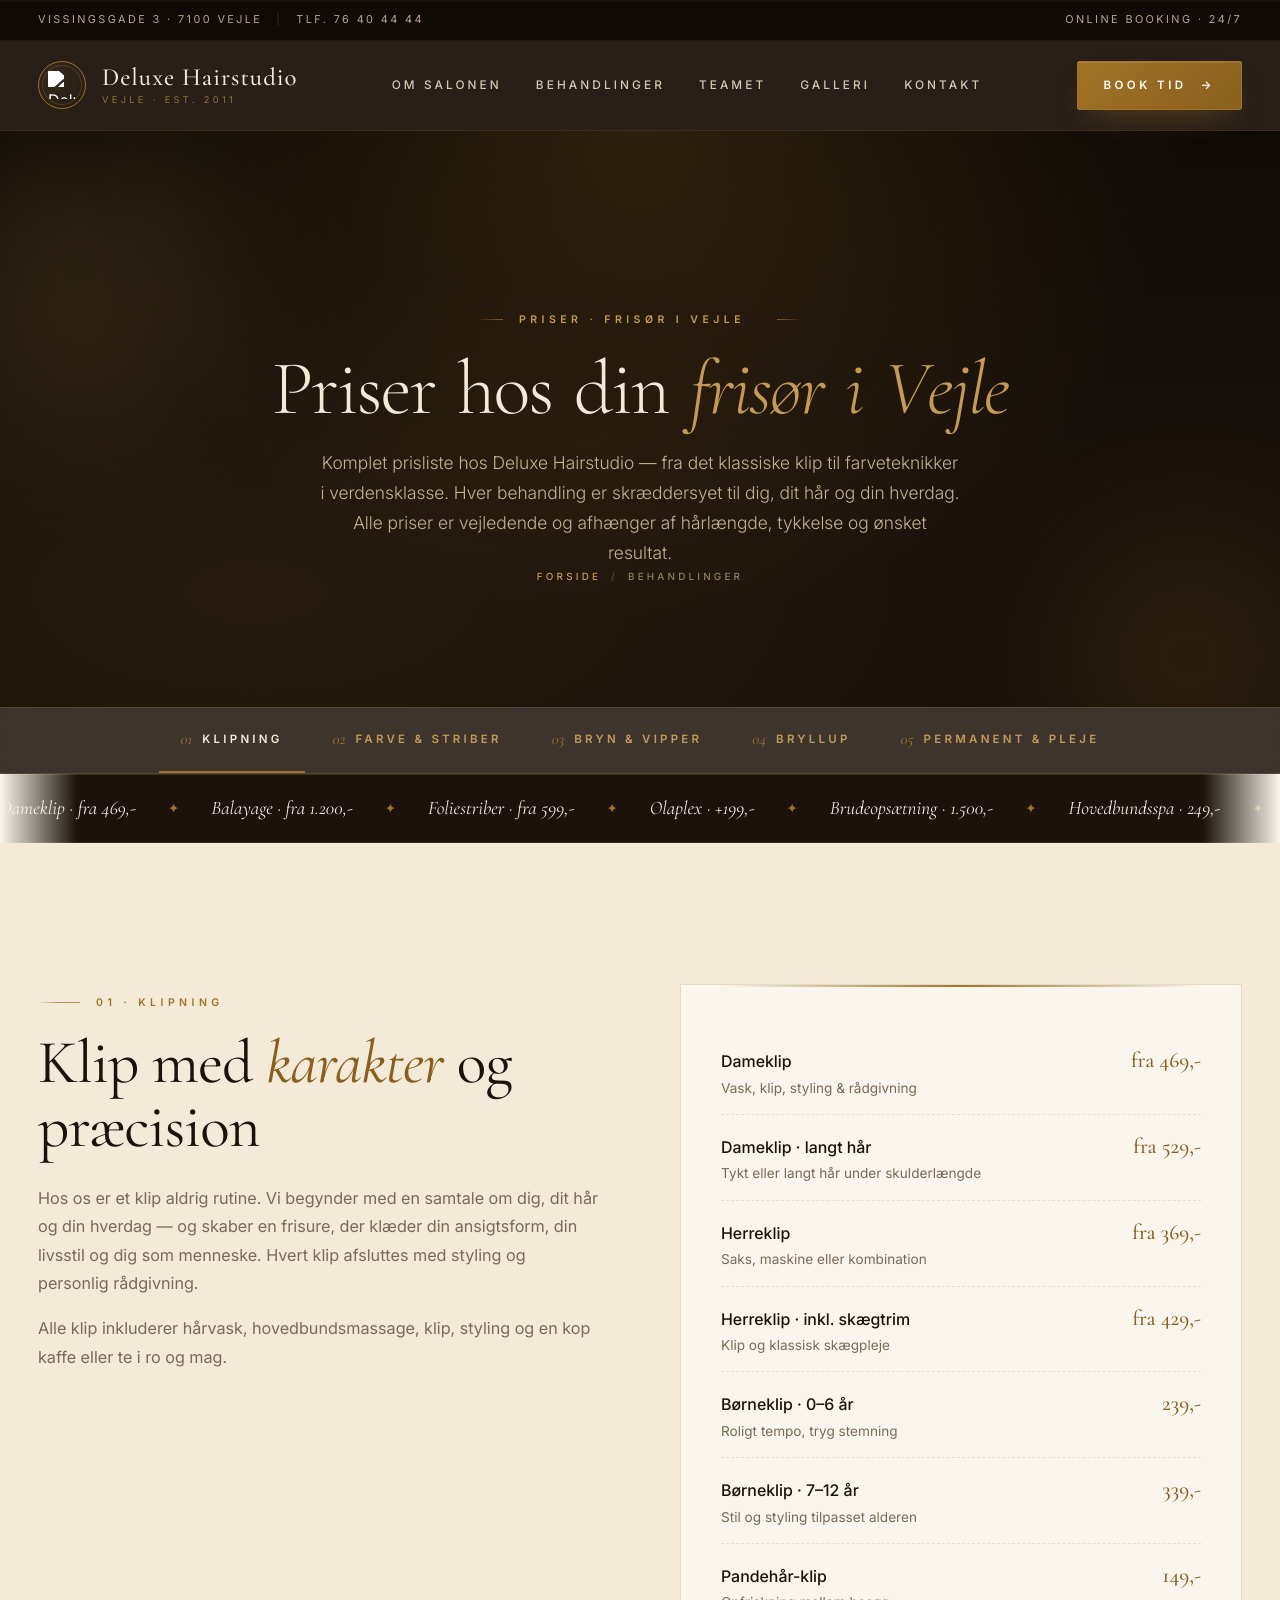
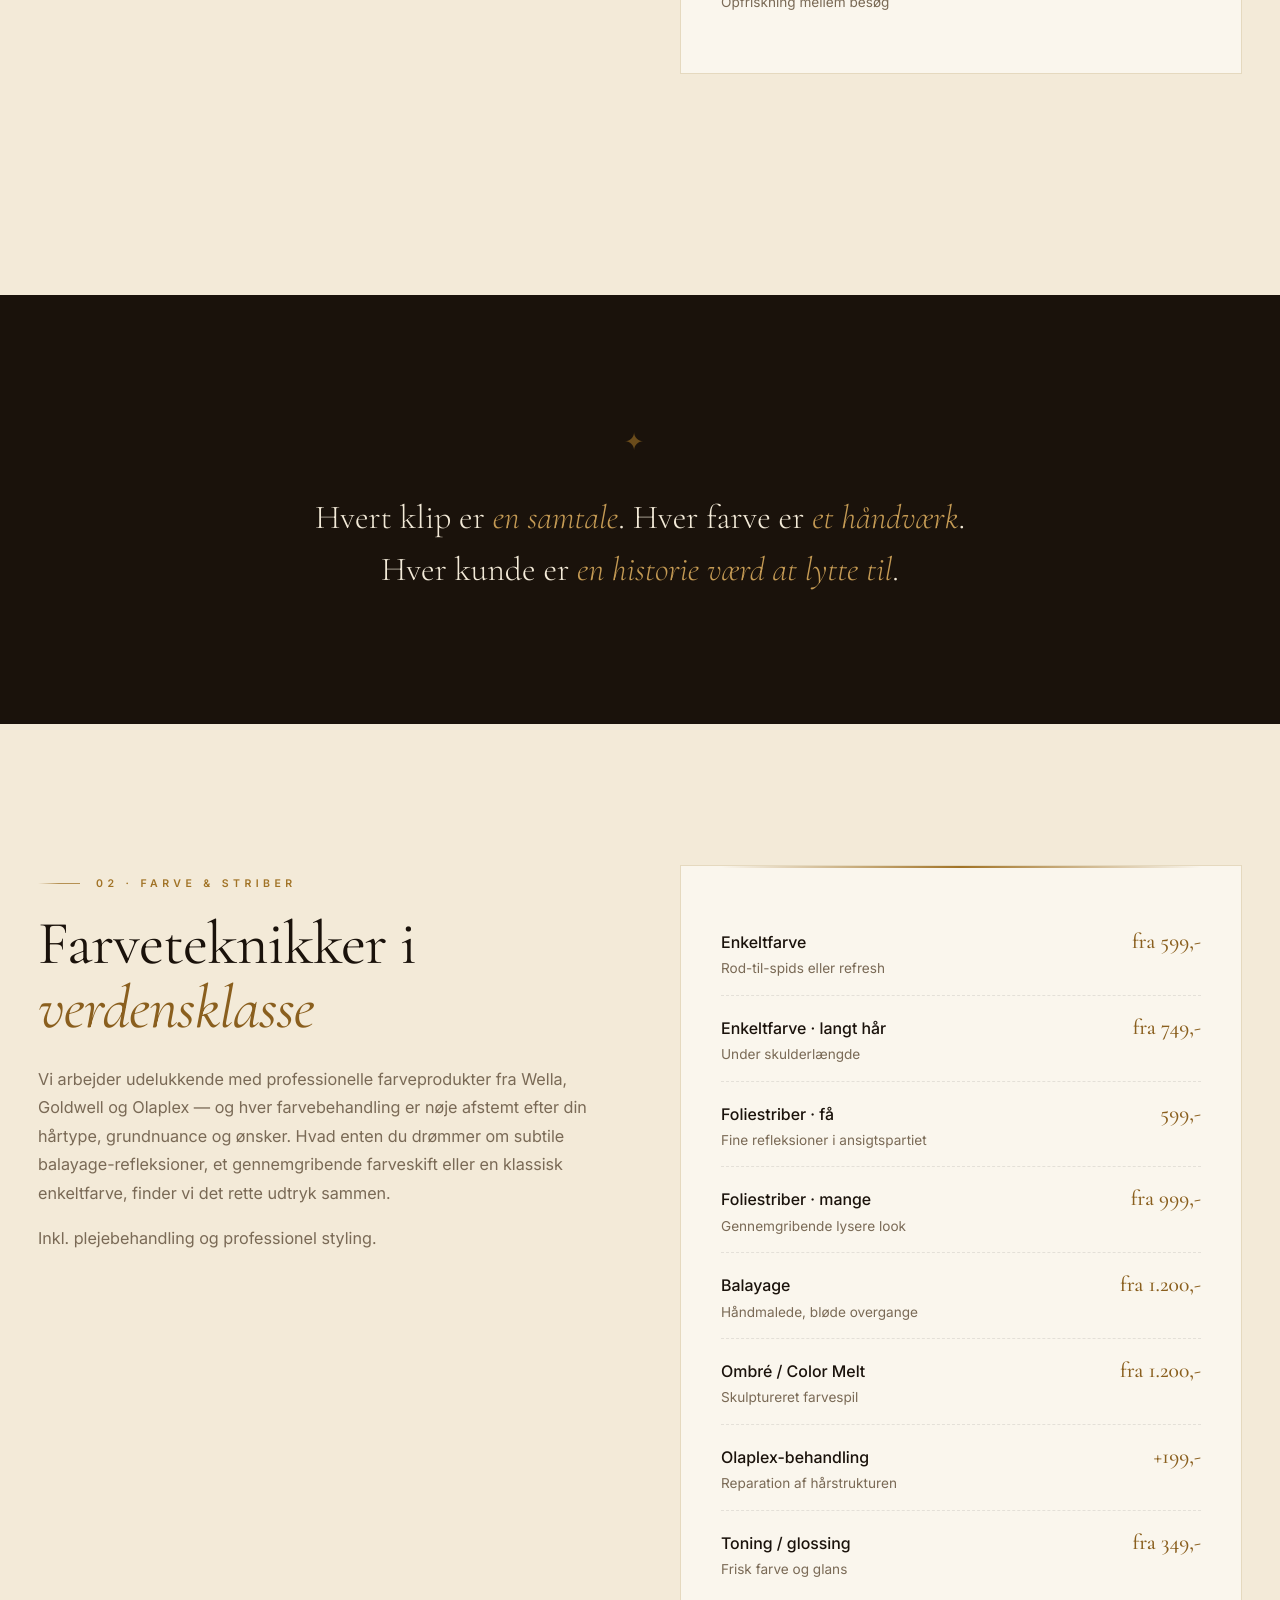
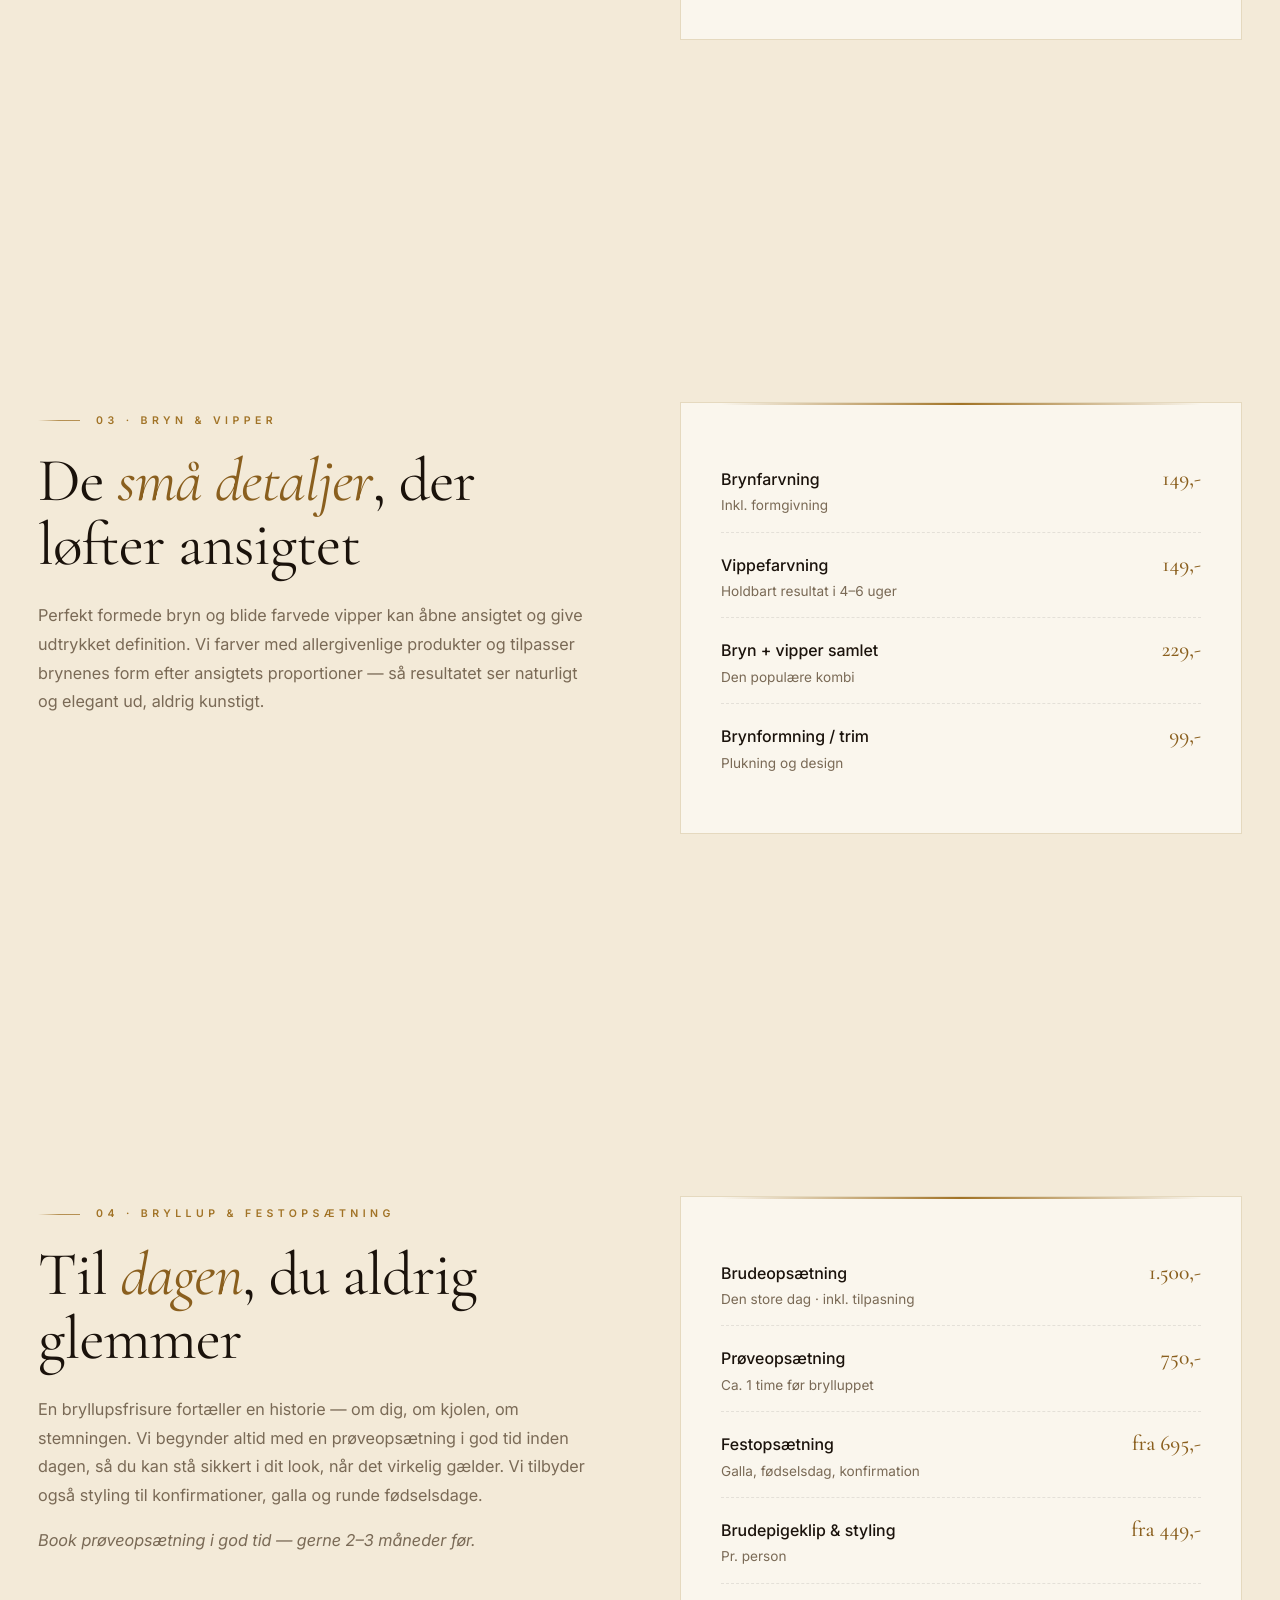
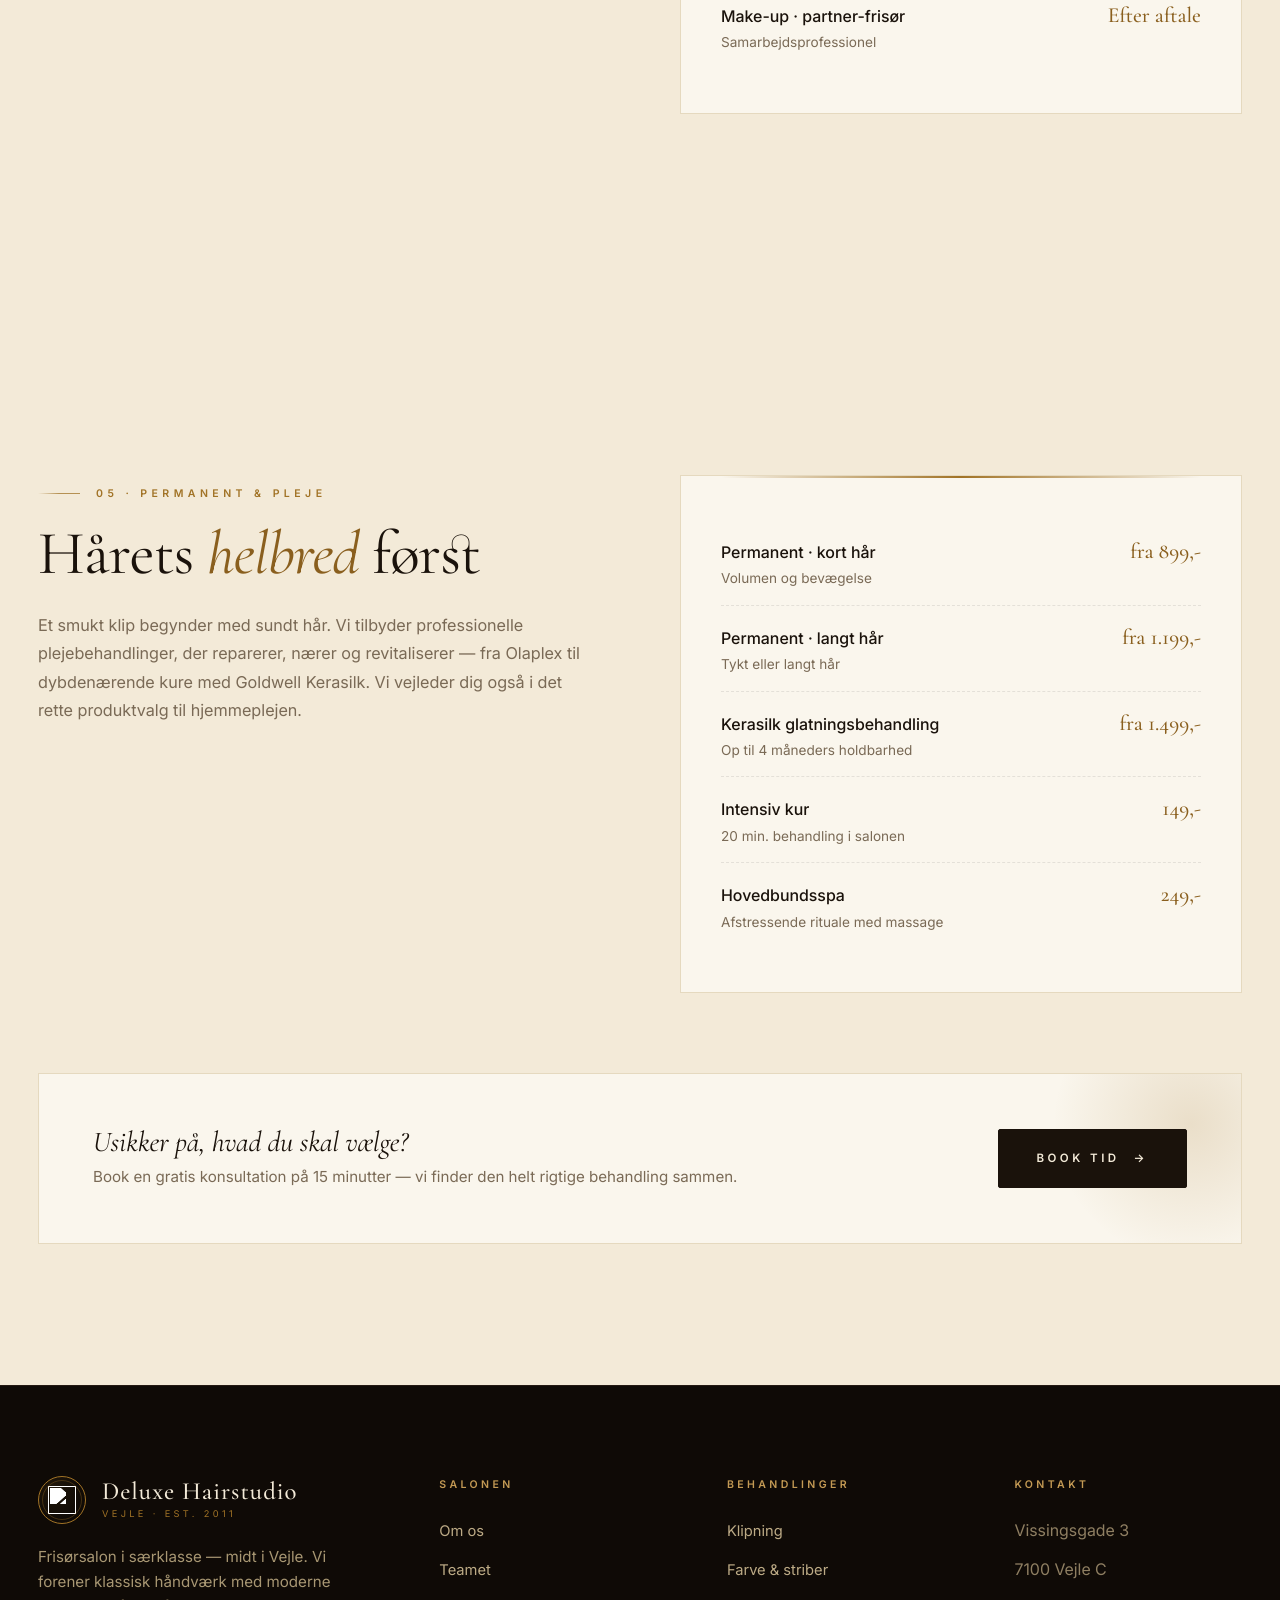
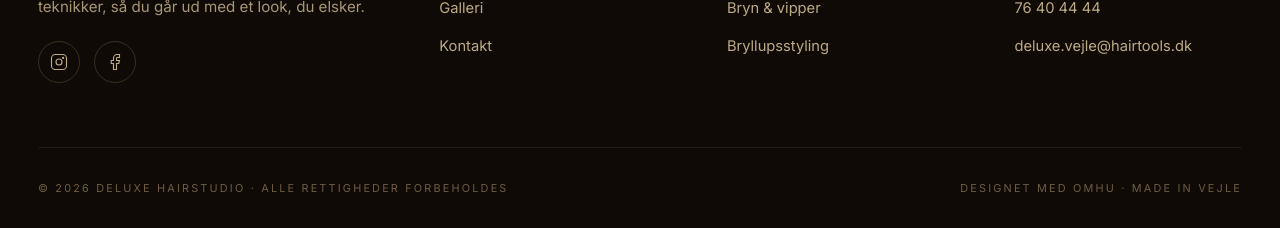
==== behandlinger.html @ c27f7000 "Initial deploy: SEO-optimeret luksus-hjemmeside klar til Vercel" ====
<!doctype html>
<html lang="da-DK">
<head>
<meta charset="utf-8" />
<meta name="viewport" content="width=device-width, initial-scale=1.0" />

<title>Priser hos frisør i Vejle · Klipning, farve & striber · Deluxe Hairstudio</title>
<meta name="description" content="Se alle priser hos Deluxe Hairstudio — frisør i Vejle midtby. Dameklip fra 469,-, herreklip fra 369,-, balayage fra 1.200,-, brudeopsætning 1.500,-. Book online 24/7." />
<meta name="keywords" content="frisør vejle priser, klipning vejle pris, dameklip vejle, herreklip vejle, balayage vejle, foliestriber vejle, brudefrisure vejle, brynfarvning vejle" />
<meta name="robots" content="index, follow, max-image-preview:large" />
<link rel="canonical" href="https://deluxehairstudio.dk/behandlinger" />
<meta name="theme-color" content="#1a120b" />

<meta name="geo.region" content="DK-83" />
<meta name="geo.placename" content="Vejle" />
<meta name="geo.position" content="55.709561;9.535619" />
<meta name="ICBM" content="55.709561, 9.535619" />

<meta property="og:type" content="website" />
<meta property="og:locale" content="da_DK" />
<meta property="og:site_name" content="Deluxe Hairstudio" />
<meta property="og:title" content="Priser hos frisør i Vejle · Deluxe Hairstudio" />
<meta property="og:description" content="Komplet prisliste — klipning, farve, balayage, bryn og bryllupsstyling i hjertet af Vejle." />
<meta property="og:url" content="https://deluxehairstudio.dk/behandlinger" />
<meta property="og:image" content="https://deluxehairstudio.dk/wp-content/uploads/2022/08/Deluxe-1.jpeg" />

<meta name="twitter:card" content="summary_large_image" />
<meta name="twitter:title" content="Priser hos frisør i Vejle · Deluxe Hairstudio" />
<meta name="twitter:description" content="Klipning fra 369,-, balayage fra 1.200,-, brudeopsætning 1.500,-." />

<link rel="icon" href="https://deluxehairstudio.dk/wp-content/uploads/2022/08/cropped-monogram.png" />
<link rel="preconnect" href="https://fonts.googleapis.com" />
<link rel="preconnect" href="https://fonts.gstatic.com" crossorigin />
<link href="https://fonts.googleapis.com/css2?family=Cormorant+Garamond:ital,wght@0,300;0,400;0,500;0,600;0,700;1,300;1,400;1,500&family=Inter:wght@300;400;500;600;700&display=swap" rel="stylesheet" />

<link rel="stylesheet" href="deluxe.css" />

<!-- Service-katalog schema -->
<script type="application/ld+json">
{
  "@context":"https://schema.org",
  "@type":"BreadcrumbList",
  "itemListElement":[
    {"@type":"ListItem","position":1,"name":"Frisør i Vejle","item":"https://deluxehairstudio.dk/"},
    {"@type":"ListItem","position":2,"name":"Behandlinger & priser","item":"https://deluxehairstudio.dk/behandlinger"}
  ]
}
</script>
<script type="application/ld+json">
{
  "@context":"https://schema.org",
  "@type":"PriceSpecification",
  "name":"Prisliste hos frisør i Vejle",
  "priceCurrency":"DKK",
  "validFrom":"2026-01-01",
  "eligibleRegion":{"@type":"Place","name":"Vejle, Danmark"}
}
</script>
</head>
<body>

<!-- ============ TOP BAR ============ -->
<div class="topbar">
  <div class="container topbar-inner">
    <div><span>Vissingsgade 3 · 7100 Vejle</span><span class="pipe hide-sm">|</span><a href="tel:+4576404444" class="hide-sm">Tlf. 76 40 44 44</a></div>
    <div class="hide-sm">Online booking · 24/7</div>
  </div>
</div>

<!-- ============ HEADER ============ -->
<header class="site-header">
  <div class="container">
    <nav class="nav">
      <a class="brand" href="/" aria-label="Deluxe Hairstudio forside">
        <span class="brand-mark">
          <img src="https://deluxehairstudio.dk/wp-content/uploads/2022/08/cropped-monogram.png" alt="Deluxe Hairstudio monogram"/>
        </span>
        <span class="brand-text">
          <span class="brand-name">Deluxe Hairstudio</span>
          <span class="brand-tag">Vejle · Est. 2011</span>
        </span>
      </a>

      <div class="nav-links" id="navLinks">
        <a href="/#om">Om salonen</a>
        <a href="behandlinger.html" aria-current="page">Behandlinger</a>
        <a href="/#team">Teamet</a>
        <a href="galleri.html">Galleri</a>
        <a href="/#kontakt">Kontakt</a>
        <a class="btn btn-primary" href="https://salonbook.one/?deluxe.vejle#/" target="_blank" rel="noopener">Book tid <span class="arrow">→</span></a>
      </div>

      <div class="nav-cta">
        <a class="btn btn-primary" href="https://salonbook.one/?deluxe.vejle#/" target="_blank" rel="noopener">Book tid <span class="arrow">→</span></a>
      </div>

      <button class="menu-toggle" id="menuToggle" aria-label="Åbn menu" aria-expanded="false"><span></span></button>
    </nav>
  </div>
</header>

<!-- ============ PAGE HERO ============ -->
<section class="page-hero page-hero-deluxe">
  <div class="hero-orb hero-orb-a" aria-hidden="true"></div>
  <div class="hero-orb hero-orb-b" aria-hidden="true"></div>
  <div class="container">
    <div class="eyebrow center reveal"><span>Priser · Frisør i Vejle</span></div>
    <h1 class="reveal" data-split>Priser hos din <em>frisør i Vejle</em></h1>
    <p class="lead reveal">Komplet prisliste hos Deluxe Hairstudio — fra det klassiske klip til farveteknikker i verdensklasse. Hver behandling er skræddersyet til dig, dit hår og din hverdag. Alle priser er vejledende og afhænger af hårlængde, tykkelse og ønsket resultat.</p>
    <div class="crumbs reveal"><a href="/">Forside</a> <span class="sep">/</span> Behandlinger</div>
  </div>
</section>

<!-- ============ STICKY CATEGORY NAV ============ -->
<nav class="cat-nav" aria-label="Kategorier">
  <div class="container">
    <ul>
      <li><a href="#klipning" data-cat-link><span class="num">01</span> Klipning</a></li>
      <li><a href="#farve" data-cat-link><span class="num">02</span> Farve & striber</a></li>
      <li><a href="#bryn" data-cat-link><span class="num">03</span> Bryn & vipper</a></li>
      <li><a href="#bryllup" data-cat-link><span class="num">04</span> Bryllup</a></li>
      <li><a href="#pleje" data-cat-link><span class="num">05</span> Permanent & pleje</a></li>
    </ul>
  </div>
</nav>

<!-- ============ PRICE TICKER ============ -->
<section class="price-ticker" aria-hidden="true">
  <div class="ticker-track">
    <span>Dameklip · fra 469,-</span><span class="dot">✦</span>
    <span>Balayage · fra 1.200,-</span><span class="dot">✦</span>
    <span>Foliestriber · fra 599,-</span><span class="dot">✦</span>
    <span>Olaplex · +199,-</span><span class="dot">✦</span>
    <span>Brudeopsætning · 1.500,-</span><span class="dot">✦</span>
    <span>Hovedbundsspa · 249,-</span><span class="dot">✦</span>
    <span>Toning · fra 349,-</span><span class="dot">✦</span>
    <span>Kerasilk · fra 1.499,-</span><span class="dot">✦</span>
    <!-- duplicate for seamless loop -->
    <span>Dameklip · fra 469,-</span><span class="dot">✦</span>
    <span>Balayage · fra 1.200,-</span><span class="dot">✦</span>
    <span>Foliestriber · fra 599,-</span><span class="dot">✦</span>
    <span>Olaplex · +199,-</span><span class="dot">✦</span>
    <span>Brudeopsætning · 1.500,-</span><span class="dot">✦</span>
    <span>Hovedbundsspa · 249,-</span><span class="dot">✦</span>
    <span>Toning · fra 349,-</span><span class="dot">✦</span>
    <span>Kerasilk · fra 1.499,-</span><span class="dot">✦</span>
  </div>
</section>

<!-- ============ KLIPNING ============ -->
<section class="section section-cream" id="klipning">
  <div class="container">
    <div class="price-section reveal">
      <div class="copy">
        <div class="eyebrow"><span>01 · Klipning</span></div>
        <h2>Klip med <em>karakter</em> og præcision</h2>
        <p>Hos os er et klip aldrig rutine. Vi begynder med en samtale om dig, dit hår og din hverdag — og skaber en frisure, der klæder din ansigtsform, din livsstil og dig som menneske. Hvert klip afsluttes med styling og personlig rådgivning.</p>
        <p>Alle klip inkluderer hårvask, hovedbundsmassage, klip, styling og en kop kaffe eller te i ro og mag.</p>
      </div>
      <div class="price-list">
        <ul>
          <li><div><span class="name">Dameklip</span><span class="desc">Vask, klip, styling & rådgivning</span></div><span class="price">fra 469,-</span></li>
          <li><div><span class="name">Dameklip · langt hår</span><span class="desc">Tykt eller langt hår under skulderlængde</span></div><span class="price">fra 529,-</span></li>
          <li><div><span class="name">Herreklip</span><span class="desc">Saks, maskine eller kombination</span></div><span class="price">fra 369,-</span></li>
          <li><div><span class="name">Herreklip · inkl. skægtrim</span><span class="desc">Klip og klassisk skægpleje</span></div><span class="price">fra 429,-</span></li>
          <li><div><span class="name">Børneklip · 0–6 år</span><span class="desc">Roligt tempo, tryg stemning</span></div><span class="price">239,-</span></li>
          <li><div><span class="name">Børneklip · 7–12 år</span><span class="desc">Stil og styling tilpasset alderen</span></div><span class="price">339,-</span></li>
          <li><div><span class="name">Pandehår-klip</span><span class="desc">Opfriskning mellem besøg</span></div><span class="price">149,-</span></li>
        </ul>
      </div>
    </div>
  </div>
</section>

<!-- ============ TYPOGRAPHIC BREAK ============ -->
<section class="typo-break">
  <div class="container">
    <div class="typo-break-inner reveal">
      <div class="ornament" aria-hidden="true">✦</div>
      <p class="typo-break-line">Hvert klip er <em>en samtale</em>. Hver farve er <em>et håndværk</em>.<br/>Hver kunde er <em>en historie værd at lytte til</em>.</p>
    </div>
  </div>
</section>

<!-- ============ FARVE & STRIBER ============ -->
<section class="section section-cream" id="farve">
  <div class="container">
    <div class="price-section reveal">
      <div class="copy">
        <div class="eyebrow"><span>02 · Farve & striber</span></div>
        <h2>Farveteknikker i <em>verdensklasse</em></h2>
        <p>Vi arbejder udelukkende med professionelle farveprodukter fra Wella, Goldwell og Olaplex — og hver farvebehandling er nøje afstemt efter din hårtype, grundnuance og ønsker. Hvad enten du drømmer om subtile balayage-refleksioner, et gennemgribende farveskift eller en klassisk enkeltfarve, finder vi det rette udtryk sammen.</p>
        <p>Inkl. plejebehandling og professionel styling.</p>
      </div>
      <div class="price-list">
        <ul>
          <li><div><span class="name">Enkeltfarve</span><span class="desc">Rod-til-spids eller refresh</span></div><span class="price">fra 599,-</span></li>
          <li><div><span class="name">Enkeltfarve · langt hår</span><span class="desc">Under skulderlængde</span></div><span class="price">fra 749,-</span></li>
          <li><div><span class="name">Foliestriber · få</span><span class="desc">Fine refleksioner i ansigtspartiet</span></div><span class="price">599,-</span></li>
          <li><div><span class="name">Foliestriber · mange</span><span class="desc">Gennemgribende lysere look</span></div><span class="price">fra 999,-</span></li>
          <li><div><span class="name">Balayage</span><span class="desc">Håndmalede, bløde overgange</span></div><span class="price">fra 1.200,-</span></li>
          <li><div><span class="name">Ombré / Color Melt</span><span class="desc">Skulptureret farvespil</span></div><span class="price">fra 1.200,-</span></li>
          <li><div><span class="name">Olaplex-behandling</span><span class="desc">Reparation af hårstrukturen</span></div><span class="price">+199,-</span></li>
          <li><div><span class="name">Toning / glossing</span><span class="desc">Frisk farve og glans</span></div><span class="price">fra 349,-</span></li>
        </ul>
      </div>
    </div>
  </div>
</section>

<!-- ============ BRYN & VIPPER ============ -->
<section class="section section-cream" id="bryn">
  <div class="container">
    <div class="price-section reveal">
      <div class="copy">
        <div class="eyebrow"><span>03 · Bryn & vipper</span></div>
        <h2>De <em>små detaljer</em>, der løfter ansigtet</h2>
        <p>Perfekt formede bryn og blide farvede vipper kan åbne ansigtet og give udtrykket definition. Vi farver med allergivenlige produkter og tilpasser brynenes form efter ansigtets proportioner — så resultatet ser naturligt og elegant ud, aldrig kunstigt.</p>
      </div>
      <div class="price-list">
        <ul>
          <li><div><span class="name">Brynfarvning</span><span class="desc">Inkl. formgivning</span></div><span class="price">149,-</span></li>
          <li><div><span class="name">Vippefarvning</span><span class="desc">Holdbart resultat i 4–6 uger</span></div><span class="price">149,-</span></li>
          <li><div><span class="name">Bryn + vipper samlet</span><span class="desc">Den populære kombi</span></div><span class="price">229,-</span></li>
          <li><div><span class="name">Brynformning / trim</span><span class="desc">Plukning og design</span></div><span class="price">99,-</span></li>
        </ul>
      </div>
    </div>
  </div>
</section>

<!-- ============ BRYLLUP & OPSÆTNING ============ -->
<section class="section section-cream" id="bryllup">
  <div class="container">
    <div class="price-section reveal">
      <div class="copy">
        <div class="eyebrow"><span>04 · Bryllup & festopsætning</span></div>
        <h2>Til <em>dagen</em>, du aldrig glemmer</h2>
        <p>En bryllupsfrisure fortæller en historie — om dig, om kjolen, om stemningen. Vi begynder altid med en prøveopsætning i god tid inden dagen, så du kan stå sikkert i dit look, når det virkelig gælder. Vi tilbyder også styling til konfirmationer, galla og runde fødselsdage.</p>
        <p><em>Book prøveopsætning i god tid — gerne 2–3 måneder før.</em></p>
      </div>
      <div class="price-list">
        <ul>
          <li><div><span class="name">Brudeopsætning</span><span class="desc">Den store dag · inkl. tilpasning</span></div><span class="price">1.500,-</span></li>
          <li><div><span class="name">Prøveopsætning</span><span class="desc">Ca. 1 time før brylluppet</span></div><span class="price">750,-</span></li>
          <li><div><span class="name">Festopsætning</span><span class="desc">Galla, fødselsdag, konfirmation</span></div><span class="price">fra 695,-</span></li>
          <li><div><span class="name">Brudepigeklip & styling</span><span class="desc">Pr. person</span></div><span class="price">fra 449,-</span></li>
          <li><div><span class="name">Make-up · partner-frisør</span><span class="desc">Samarbejdsprofessionel</span></div><span class="price">Efter aftale</span></li>
        </ul>
      </div>
    </div>
  </div>
</section>

<!-- ============ PERMANENT & PLEJE ============ -->
<section class="section section-cream" id="pleje">
  <div class="container">
    <div class="price-section reveal">
      <div class="copy">
        <div class="eyebrow"><span>05 · Permanent & pleje</span></div>
        <h2>Hårets <em>helbred</em> først</h2>
        <p>Et smukt klip begynder med sundt hår. Vi tilbyder professionelle plejebehandlinger, der reparerer, nærer og revitaliserer — fra Olaplex til dybdenærende kure med Goldwell Kerasilk. Vi vejleder dig også i det rette produktvalg til hjemmeplejen.</p>
      </div>
      <div class="price-list">
        <ul>
          <li><div><span class="name">Permanent · kort hår</span><span class="desc">Volumen og bevægelse</span></div><span class="price">fra 899,-</span></li>
          <li><div><span class="name">Permanent · langt hår</span><span class="desc">Tykt eller langt hår</span></div><span class="price">fra 1.199,-</span></li>
          <li><div><span class="name">Kerasilk glatningsbehandling</span><span class="desc">Op til 4 måneders holdbarhed</span></div><span class="price">fra 1.499,-</span></li>
          <li><div><span class="name">Intensiv kur</span><span class="desc">20 min. behandling i salonen</span></div><span class="price">149,-</span></li>
          <li><div><span class="name">Hovedbundsspa</span><span class="desc">Afstressende rituale med massage</span></div><span class="price">249,-</span></li>
        </ul>
      </div>
    </div>

    <!-- CTA mini -->
    <div class="cta-mini reveal" style="margin-top:80px">
      <div>
        <h3>Usikker på, hvad du skal vælge?</h3>
        <p>Book en gratis konsultation på 15 minutter — vi finder den helt rigtige behandling sammen.</p>
      </div>
      <a class="btn btn-dark" href="https://salonbook.one/?deluxe.vejle#/" target="_blank" rel="noopener">Book tid <span class="arrow">→</span></a>
    </div>
  </div>
</section>

<!-- ============ FOOTER ============ -->
<footer class="site-footer">
  <div class="container">
    <div class="footer-grid">
      <div class="footer-brand">
        <a class="brand" href="/" style="color:var(--cream)">
          <span class="brand-mark"><img src="https://deluxehairstudio.dk/wp-content/uploads/2022/08/cropped-monogram.png" alt=""/></span>
          <span class="brand-text">
            <span class="brand-name">Deluxe Hairstudio</span>
            <span class="brand-tag">Vejle · Est. 2011</span>
          </span>
        </a>
        <p>Frisørsalon i særklasse — midt i Vejle. Vi forener klassisk håndværk med moderne teknikker, så du går ud med et look, du elsker.</p>
        <div class="socials">
          <a href="https://www.instagram.com/deluxehairstudio/" target="_blank" rel="noopener" aria-label="Instagram">
            <svg width="18" height="18" viewBox="0 0 24 24" fill="none" stroke="currentColor" stroke-width="1.5"><rect x="2" y="2" width="20" height="20" rx="5"/><circle cx="12" cy="12" r="4"/><circle cx="17.5" cy="6.5" r=".75" fill="currentColor"/></svg>
          </a>
          <a href="https://www.facebook.com/deluxecoiffure/" target="_blank" rel="noopener" aria-label="Facebook">
            <svg width="18" height="18" viewBox="0 0 24 24" fill="none" stroke="currentColor" stroke-width="1.5"><path d="M18 2h-3a5 5 0 0 0-5 5v3H7v4h3v8h4v-8h3l1-4h-4V7a1 1 0 0 1 1-1h3z"/></svg>
          </a>
        </div>
      </div>

      <div class="footer-col">
        <h5>Salonen</h5>
        <ul>
          <li><a href="/#om">Om os</a></li>
          <li><a href="/#team">Teamet</a></li>
          <li><a href="galleri.html">Galleri</a></li>
          <li><a href="/#kontakt">Kontakt</a></li>
        </ul>
      </div>

      <div class="footer-col">
        <h5>Behandlinger</h5>
        <ul>
          <li><a href="behandlinger.html">Klipning</a></li>
          <li><a href="behandlinger.html">Farve & striber</a></li>
          <li><a href="behandlinger.html">Bryn & vipper</a></li>
          <li><a href="behandlinger.html">Bryllupsstyling</a></li>
        </ul>
      </div>

      <div class="footer-col">
        <h5>Kontakt</h5>
        <ul>
          <li>Vissingsgade 3</li>
          <li>7100 Vejle C</li>
          <li><a href="tel:+4576404444">76 40 44 44</a></li>
          <li><a href="mailto:deluxe.vejle@hairtools.dk">deluxe.vejle@hairtools.dk</a></li>
        </ul>
      </div>
    </div>

    <div class="footer-bottom">
      <div>© <span id="year"></span> Deluxe Hairstudio · Alle rettigheder forbeholdes</div>
      <div>Designet med omhu · Made in Vejle</div>
    </div>
  </div>
</footer>

<!-- ============ LUXURY UI ELEMENTS ============ -->
<div class="scroll-progress" id="scrollProgress" aria-hidden="true"><span></span></div>
<div class="gold-cursor" id="goldCursor" aria-hidden="true"></div>
<div class="gold-cursor-dot" id="goldCursorDot" aria-hidden="true"></div>

<script src="deluxe.js" defer></script>

</body>
</html>
---- deluxe.css ----
:root{
  /* Deep warm browns & authentic gold — from the original deluxehairstudio.dk palette */
  --bg:#1a120b;          /* deep espresso */
  --bg-2:#241912;        /* slightly lifted brown */
  --bg-3:#2d2017;        /* card brown */
  --cream:#f3ead8;       /* warm cream */
  --cream-2:#e7dcc2;     /* soft champagne */
  --ivory:#faf6ed;       /* paper */
  --gold:#a17326;        /* THE authentic brand gold-brown */
  --gold-2:#8a5f1e;      /* deeper brown-gold for body */
  --gold-soft:#c49a54;   /* soft warm highlight */
  --gold-glow:rgba(161,115,38,.18);
  --bronze:#6b4a1d;      /* dark bronze */
  --ink:#1a120b;         /* espresso for text */
  --muted:#7a6a56;       /* warm muted brown */
  --line:#2d2017;
  --line-light:#e5d9bf;
  --shadow:0 40px 80px -40px rgba(26,18,11,.45);
  --radius:2px;
  --container:1260px;
  --ease:cubic-bezier(.2,.7,.2,1);
}

*,*::before,*::after{box-sizing:border-box}
html{scroll-behavior:smooth}
body{
  margin:0;
  font-family:'Inter',system-ui,-apple-system,sans-serif;
  font-weight:400;
  font-size:16px;
  line-height:1.65;
  color:var(--ink);
  background:var(--ivory);
  -webkit-font-smoothing:antialiased;
  -moz-osx-font-smoothing:grayscale;
  text-rendering:geometricPrecision;
}

img{max-width:100%;display:block}
a{color:inherit;text-decoration:none}
button{font-family:inherit;cursor:pointer;border:0;background:none}

::selection{background:var(--gold);color:#fff}

h1,h2,h3,h4{
  font-family:'Cormorant Garamond',serif;
  font-weight:400;
  letter-spacing:-.012em;
  margin:0 0 .4em;
  line-height:1.04;
  font-feature-settings:"liga","dlig","kern";
}
h1{font-size:clamp(3rem,7.6vw,7rem);font-weight:300;letter-spacing:-.022em;line-height:.98}
h2{font-size:clamp(2.2rem,4.8vw,4.2rem);font-weight:400;letter-spacing:-.014em}
h3{font-size:clamp(1.5rem,2.6vw,2.1rem);font-weight:500;letter-spacing:-.008em}
p{margin:0 0 1em}

.container{width:100%;max-width:var(--container);margin:0 auto;padding:0 28px}

.eyebrow{
  font-family:'Inter',sans-serif;
  font-size:.66rem;
  font-weight:600;
  letter-spacing:.42em;
  text-transform:uppercase;
  color:var(--gold);
  display:inline-flex;
  align-items:center;
  gap:16px;
}
.eyebrow::before{
  content:"";width:42px;height:1px;background:
    linear-gradient(90deg,transparent,var(--gold) 50%,var(--gold));
  opacity:.75;
}
.eyebrow.center{justify-content:center}
.eyebrow.center::before{
  width:26px;
  background:linear-gradient(90deg,transparent,var(--gold));
}
.eyebrow.center::after{
  content:"";width:26px;height:1px;
  background:linear-gradient(90deg,var(--gold),transparent);
  opacity:.75;margin-left:16px;
}

.section{padding:clamp(90px,11vw,160px) 0}
.section-dark{background:var(--bg);color:var(--cream)}
.section-dark h1,.section-dark h2,.section-dark h3{color:var(--cream)}
.section-cream{background:var(--cream)}

/* ---------- BUTTONS ---------- */
.btn{
  display:inline-flex;
  align-items:center;
  gap:14px;
  padding:19px 38px;
  font-size:.72rem;
  font-weight:600;
  letter-spacing:.3em;
  text-transform:uppercase;
  border-radius:var(--radius);
  transition:all .45s var(--ease);
  white-space:nowrap;
  cursor:pointer;
  position:relative;
  overflow:hidden;
}
.btn::before{
  content:"";position:absolute;inset:0;
  background:linear-gradient(100deg,transparent 30%,rgba(255,255,255,.12) 50%,transparent 70%);
  transform:translateX(-110%);transition:transform .7s var(--ease);
}
.btn:hover::before{transform:translateX(110%)}
.btn-primary{
  background:linear-gradient(135deg,var(--gold) 0%,var(--gold-2) 100%);
  color:#fff;border:1px solid var(--gold);
  box-shadow:0 14px 32px -16px rgba(161,115,38,.65),inset 0 1px 0 rgba(255,255,255,.14);
}
.btn-primary:hover{
  background:linear-gradient(135deg,var(--gold-2) 0%,var(--bronze) 100%);
  border-color:var(--gold-2);transform:translateY(-2px);
  box-shadow:0 22px 44px -18px rgba(161,115,38,.8),inset 0 1px 0 rgba(255,255,255,.14);
}
.btn-outline{background:transparent;color:var(--cream);border:1px solid rgba(243,234,216,.32)}
.btn-outline:hover{background:var(--cream);color:var(--ink);border-color:var(--cream)}
.btn-dark{background:var(--ink);color:var(--cream);border:1px solid var(--ink)}
.btn-dark:hover{background:var(--gold);border-color:var(--gold);color:#fff}
.btn .arrow{display:inline-block;transition:transform .4s var(--ease);position:relative;z-index:1}
.btn:hover .arrow{transform:translateX(7px)}

/* ---------- TOP BAR ---------- */
.topbar{
  background:#0f0a06;
  color:#b8a68a;
  font-size:.68rem;
  letter-spacing:.22em;
  text-transform:uppercase;
  padding:11px 0;
  border-bottom:1px solid #241912;
}
.topbar-inner{display:flex;justify-content:space-between;align-items:center;gap:20px}
.topbar a{transition:color .25s}
.topbar a:hover{color:var(--gold-soft)}
.topbar .pipe{color:#3a2e20;margin:0 14px}
@media(max-width:640px){.topbar .hide-sm{display:none}}

/* ---------- HEADER ---------- */
.site-header{
  position:sticky;top:0;z-index:50;
  background:rgba(26,18,11,.94);
  backdrop-filter:blur(18px) saturate(130%);
  -webkit-backdrop-filter:blur(18px) saturate(130%);
  border-bottom:1px solid rgba(161,115,38,.18);
  transition:padding .3s var(--ease);
}
.nav{display:flex;align-items:center;justify-content:space-between;padding:20px 0;gap:24px}
.brand{display:flex;align-items:center;gap:16px;color:var(--cream)}
.brand-mark{
  width:48px;height:48px;display:grid;place-items:center;
  border:1px solid var(--gold);border-radius:50%;
  position:relative;transition:all .4s var(--ease);
  background:radial-gradient(circle at 30% 30%,rgba(161,115,38,.12),transparent 70%);
}
.brand-mark::after{
  content:"";position:absolute;inset:3px;border:1px solid rgba(161,115,38,.35);
  border-radius:50%;pointer-events:none;
}
.brand:hover .brand-mark{border-color:var(--gold-soft);transform:rotate(-8deg)}
.brand-mark img{width:28px;height:28px;object-fit:contain;filter:brightness(0) invert(1)}
.brand-text{display:flex;flex-direction:column;line-height:1}
.brand-name{
  font-family:'Cormorant Garamond',serif;
  font-size:1.55rem;
  letter-spacing:.04em;
  color:var(--cream);
  font-weight:500;
}
.brand-tag{
  font-size:.58rem;
  letter-spacing:.36em;
  text-transform:uppercase;
  color:var(--gold);
  margin-top:5px;
}
.nav-links{display:flex;gap:34px;align-items:center}
.nav-links a{
  color:#d7c9ae;
  font-size:.74rem;
  font-weight:500;
  letter-spacing:.26em;
  text-transform:uppercase;
  position:relative;
  padding:6px 0;
  transition:color .25s;
}
.nav-links a::after{
  content:"";position:absolute;left:0;bottom:0;
  width:0;height:1px;background:var(--gold);
  transition:width .35s var(--ease);
}
.nav-links a:hover{color:var(--cream)}
.nav-links a:hover::after{width:100%}
.nav-cta .btn{padding:14px 26px}
/* On desktop, only show the dedicated .nav-cta button — hide the duplicate inside nav-links */
.nav-links .btn{display:none}
.menu-toggle{display:none;width:44px;height:44px;align-items:center;justify-content:center;color:var(--cream)}
.menu-toggle span{width:22px;height:1.5px;background:var(--cream);position:relative;display:block;transition:.3s}
.menu-toggle span::before,.menu-toggle span::after{content:"";position:absolute;left:0;width:22px;height:1.5px;background:var(--cream);transition:.3s}
.menu-toggle span::before{top:-7px}
.menu-toggle span::after{top:7px}
.menu-toggle.open span{background:transparent}
.menu-toggle.open span::before{transform:rotate(45deg);top:0}
.menu-toggle.open span::after{transform:rotate(-45deg);top:0}
@media(max-width:980px){
  .menu-toggle{display:flex}
  .nav-links{
    position:fixed;inset:0 0 0 auto;width:min(360px,82vw);
    background:#1a120b;flex-direction:column;align-items:flex-start;justify-content:center;
    gap:30px;padding:60px 40px;transform:translateX(105%);
    transition:transform .4s var(--ease);border-left:1px solid #2d2017;
  }
  .nav-links.open{transform:translateX(0)}
  .nav-links a{font-size:1rem}
  .nav-cta{display:none}
  .nav-links .btn{display:inline-flex !important;margin-top:10px}
}

/* ---------- HERO ---------- */
.hero{
  position:relative;
  background:#0f0a06;
  color:var(--cream);
  overflow:hidden;
  min-height:92vh;
  display:flex;
  align-items:flex-end;
  padding-bottom:80px;
}
.hero-media{position:absolute;inset:0;overflow:hidden}
.hero-media video,
.hero-media img{
  width:100%;height:100%;object-fit:cover;
  position:absolute;inset:0;
  filter:saturate(1) contrast(1.04) brightness(.8) sepia(.08);
}
.hero-media::after{
  content:"";position:absolute;inset:0;
  background:
    linear-gradient(180deg,rgba(15,10,6,.3) 0%,rgba(15,10,6,.08) 32%,rgba(15,10,6,.96) 100%),
    radial-gradient(ellipse at 15% 10%,rgba(161,115,38,.22),transparent 55%),
    radial-gradient(ellipse at 90% 0%,rgba(107,74,29,.18),transparent 50%);
}
.hero-inner{
  position:relative;z-index:2;
  max-width:920px;
  padding-top:140px;
}
.hero h1{
  font-weight:300;
  letter-spacing:-.028em;
  margin-top:30px;
  color:var(--cream);
  text-shadow:0 2px 40px rgba(0,0,0,.3);
}
.hero h1 em{
  font-style:italic;
  font-weight:300;
  color:var(--gold-soft);
  font-family:'Cormorant Garamond',serif;
}
.hero p.lead{
  font-size:1.15rem;
  max-width:560px;
  color:#ddcfb3;
  margin-top:28px;
  font-weight:300;
  line-height:1.65;
}
.hero-actions{display:flex;gap:14px;flex-wrap:wrap;margin-top:42px}
.hero-meta{
  position:absolute;left:0;right:0;bottom:0;z-index:3;
  display:flex;justify-content:space-between;align-items:center;flex-wrap:wrap;gap:24px;
  padding:22px 28px;max-width:var(--container);margin:0 auto;
  border-top:1px solid rgba(161,115,38,.28);
}
.hero-meta-list{display:flex;gap:50px;flex-wrap:wrap}
.hero-meta .item{
  font-size:.65rem;
  letter-spacing:.28em;
  text-transform:uppercase;
  color:#b8a68a;
  line-height:1.2;
}
.hero-meta .item strong{
  display:block;
  font-family:'Cormorant Garamond',serif;
  font-style:italic;
  font-size:1.1rem;
  letter-spacing:0;
  text-transform:none;
  color:var(--gold-soft);
  margin-top:5px;
  font-weight:500;
}
.hero-scroll{
  font-size:.62rem;letter-spacing:.36em;text-transform:uppercase;
  color:#b8a68a;display:flex;align-items:center;gap:12px;
}
.hero-scroll::after{
  content:"";width:40px;height:1px;background:var(--gold);
  animation:scroll 2.4s ease-in-out infinite;
}
@keyframes scroll{0%,100%{opacity:.3;transform:scaleX(.5)}50%{opacity:1;transform:scaleX(1)}}
@media(max-width:780px){
  .hero-scroll{display:none}
  .hero-meta-list{gap:28px}
}

/* Sound toggle for hero video */
.sound-toggle{
  position:absolute;right:24px;top:24px;z-index:4;
  width:46px;height:46px;border-radius:50%;
  border:1px solid rgba(243,234,216,.22);
  background:rgba(26,18,11,.55);backdrop-filter:blur(8px);
  color:var(--cream);display:grid;place-items:center;
  transition:all .3s;
}
.sound-toggle:hover{border-color:var(--gold);color:var(--gold-soft)}

/* ---------- INTRO ---------- */
.intro{
  display:grid;grid-template-columns:1.05fr 1fr;gap:90px;align-items:center;
}
.intro-text h2{margin-top:18px}
.intro-text h2 em{color:var(--gold-2);font-style:italic}
.intro-text .signature{
  margin-top:32px;
  font-family:'Cormorant Garamond',serif;font-style:italic;font-size:1.5rem;color:var(--gold-2);
  font-weight:400;
}
.intro-text .small{
  font-size:.7rem;letter-spacing:.28em;text-transform:uppercase;color:var(--muted);margin-top:6px;
}
.intro-image{
  position:relative;aspect-ratio:4/5;background:#e9e2d0;
  box-shadow:0 50px 90px -50px rgba(26,18,11,.45);
}
.intro-image-inner{
  position:absolute;inset:0;overflow:hidden;
}
.intro-image img{
  width:100%;height:100%;object-fit:cover;
  transition:transform 1.6s var(--ease);
}
.intro-image:hover img{transform:scale(1.05)}
.intro-image::before{
  content:"";position:absolute;inset:-14px;
  border:1px solid var(--gold);opacity:.4;pointer-events:none;
  z-index:-1;
}
.intro-image::after{
  content:"";position:absolute;inset:18px;
  border:1px solid rgba(255,255,255,.4);z-index:2;pointer-events:none;
}
.intro-stats{
  display:grid;grid-template-columns:repeat(3,1fr);gap:30px;
  margin-top:56px;padding-top:40px;
  border-top:1px solid var(--line-light);
}
.intro-stat .num{
  font-family:'Cormorant Garamond',serif;font-size:3.2rem;color:var(--gold-2);
  line-height:1;font-weight:400;
}
.intro-stat .label{
  font-size:.65rem;letter-spacing:.28em;text-transform:uppercase;color:var(--muted);margin-top:10px;
}
@media(max-width:880px){.intro{grid-template-columns:1fr;gap:50px}}

/* ---------- VALUES ---------- */
.values{display:grid;grid-template-columns:repeat(4,1fr);gap:24px;margin-top:70px}
.value{
  text-align:center;padding:46px 24px;
  border:1px solid rgba(161,115,38,.18);
  transition:border-color .4s,background .4s,transform .4s;
  background:rgba(36,25,18,.35);
}
.value:hover{
  border-color:var(--gold);background:rgba(161,115,38,.08);transform:translateY(-3px);
  box-shadow:0 24px 50px -30px rgba(161,115,38,.45);
}
.value-icon{
  width:56px;height:56px;margin:0 auto 24px;
  border:1px solid var(--gold);border-radius:50%;
  display:grid;place-items:center;color:var(--gold-soft);
  background:rgba(161,115,38,.08);
}
.value h4{
  font-family:'Cormorant Garamond',serif;font-size:1.45rem;margin-bottom:10px;
  font-weight:500;color:var(--cream);
}
.value p{font-size:.92rem;color:#c2b391;margin:0;line-height:1.65}
@media(max-width:980px){.values{grid-template-columns:repeat(2,1fr)}}
@media(max-width:520px){.values{grid-template-columns:1fr}}

/* ---------- HEADING BLOCK ---------- */
.section-head{text-align:center;max-width:720px;margin:0 auto 80px}
.section-head .eyebrow{margin-bottom:22px}
.section-head h2 em{font-style:italic;color:var(--gold-2)}
.section-dark .section-head h2 em{color:var(--gold)}
.section-head p{color:var(--muted);font-size:1.05rem;margin-top:16px;line-height:1.65}
.section-dark .section-head p{color:#c2b391}

/* ---------- SERVICES ---------- */
.services{display:grid;grid-template-columns:repeat(2,1fr);gap:32px}
.service-card{
  background:var(--ivory);border:1px solid var(--line-light);
  padding:54px 50px 50px;position:relative;transition:all .5s var(--ease);
  overflow:hidden;
}
.service-card::before{
  content:"";position:absolute;top:0;left:0;right:0;height:2px;
  background:linear-gradient(90deg,transparent,var(--gold) 20%,var(--gold) 80%,transparent);
  transform:scaleX(.3);transform-origin:center;opacity:0;transition:all .5s var(--ease);
}
.service-card:hover{
  transform:translateY(-6px);border-color:var(--gold);box-shadow:var(--shadow);
}
.service-card:hover::before{opacity:1;transform:scaleX(1)}
.service-card .cat{
  font-size:.65rem;letter-spacing:.32em;text-transform:uppercase;color:var(--gold-2);
  margin-bottom:14px;display:block;font-weight:600;
}
.service-card h3{margin-bottom:28px;padding-bottom:24px;border-bottom:1px solid var(--line-light);font-weight:500}
.service-list{list-style:none;padding:0;margin:0}
.service-list li{
  display:flex;justify-content:space-between;align-items:flex-start;gap:24px;
  padding:16px 0;border-bottom:1px dashed rgba(0,0,0,.08);
}
.service-list li:last-child{border-bottom:0}
.service-list .name{font-weight:500;color:var(--ink);font-size:1.02rem}
.service-list .desc{font-size:.88rem;color:var(--muted);margin-top:5px;line-height:1.55}
.service-list .price{
  font-family:'Cormorant Garamond',serif;font-size:1.45rem;color:var(--gold-2);
  white-space:nowrap;font-weight:500;
}
.service-list .price small{
  font-family:'Inter',sans-serif;font-size:.65rem;letter-spacing:.2em;
  text-transform:uppercase;color:var(--muted);font-weight:400;margin-right:6px;
}
@media(max-width:880px){
  .services{grid-template-columns:1fr;gap:24px}
  .service-card{padding:38px 30px}
}
.services-foot{text-align:center;margin-top:70px;padding-top:44px;border-top:1px solid var(--line-light)}
.services-foot p{color:var(--muted);font-size:.95rem;margin-bottom:28px}

/* ---------- TEAM (refined arched portraits) ---------- */
.team{
  display:grid;grid-template-columns:repeat(2,1fr);gap:90px;
  max-width:1080px;margin:0 auto;align-items:start;
}
.member{
  position:relative;text-align:center;
  display:flex;flex-direction:column;align-items:center;
}
.member-photo{
  position:relative;width:240px;height:300px;
  margin:0 auto 32px;background:#241912;
  border-radius:120px 120px 8px 8px;
  overflow:hidden;
  box-shadow:0 30px 60px -30px rgba(0,0,0,.7), inset 0 0 0 1px rgba(196,154,84,.18);
  transition:transform .8s var(--ease), box-shadow .8s var(--ease);
}
.member:hover .member-photo{
  transform:translateY(-6px) scale(1.02);
  box-shadow:0 50px 80px -30px rgba(0,0,0,.85), inset 0 0 0 1px rgba(196,154,84,.4);
}
.member-photo-inner{position:absolute;inset:0;overflow:hidden;border-radius:inherit}
.member-photo-inner img{
  width:100%;height:100%;object-fit:cover;
  transition:transform 1.6s var(--ease), filter 1.6s var(--ease);
  filter:saturate(.92) contrast(1.02);
}
.member:hover .member-photo-inner img{transform:scale(1.08);filter:saturate(1.05) contrast(1.05)}
.member-photo::before{
  content:"";position:absolute;inset:-14px;
  border:1px solid rgba(161,115,38,.32);
  border-radius:134px 134px 12px 12px;
  z-index:-1;pointer-events:none;
  transition:transform .8s var(--ease);
}
.member:hover .member-photo::before{transform:scale(1.04)}
.member-photo::after{
  content:"";position:absolute;left:50%;bottom:-22px;
  transform:translateX(-50%);
  width:36px;height:1px;
  background:linear-gradient(90deg,transparent,var(--gold) 50%,transparent);
}
.member h3{margin-bottom:8px;font-weight:500;font-size:1.6rem}
.member .role{
  font-size:.66rem;letter-spacing:.36em;text-transform:uppercase;
  color:var(--gold-soft);margin-bottom:18px;font-weight:600;
}
.member p{color:#c2b391;font-size:.98rem;max-width:380px;line-height:1.7;margin:0 auto}
@media(max-width:780px){
  .team{grid-template-columns:1fr;gap:70px}
  .member-photo{width:200px;height:250px;border-radius:100px 100px 6px 6px}
  .member-photo::before{border-radius:114px 114px 10px 10px}
}

/* ---------- GALLERY ---------- */
.gallery{display:grid;grid-template-columns:repeat(12,1fr);grid-auto-rows:170px;gap:14px}
.gallery-item{overflow:hidden;position:relative;background:#241912}
.gallery-item img{
  width:100%;height:100%;object-fit:cover;transition:transform 1.4s var(--ease);
}
.gallery-item:hover img{transform:scale(1.06)}
.gallery-item::after{
  content:"";position:absolute;inset:0;
  background:linear-gradient(180deg,rgba(0,0,0,0) 55%,rgba(0,0,0,.4));opacity:0;transition:opacity .35s;
}
.gallery-item:hover::after{opacity:1}
.g-1{grid-column:span 7;grid-row:span 3}
.g-2{grid-column:span 5;grid-row:span 2}
.g-3{grid-column:span 5;grid-row:span 1}
.g-4{grid-column:span 4;grid-row:span 2}
.g-5{grid-column:span 4;grid-row:span 2}
.g-6{grid-column:span 4;grid-row:span 2}
@media(max-width:780px){
  .gallery{grid-auto-rows:140px}
  .g-1,.g-2,.g-3,.g-4,.g-5,.g-6{grid-column:span 6;grid-row:span 2}
}

/* ---------- TESTIMONIALS ---------- */
.testimonials-wrap{position:relative;max-width:920px;margin:0 auto}
.testimonial{text-align:center;padding:0 30px}
.testimonial .quote-mark{
  font-family:'Cormorant Garamond',serif;font-size:7rem;line-height:.3;color:var(--gold);
  display:block;margin-bottom:32px;font-weight:400;
}
.testimonial blockquote{
  font-family:'Cormorant Garamond',serif;font-style:italic;font-size:clamp(1.5rem,2.6vw,2.15rem);
  font-weight:400;line-height:1.5;margin:0 0 36px;color:var(--cream);letter-spacing:-.005em;
}
.testimonial cite{
  font-style:normal;font-size:.72rem;font-weight:600;letter-spacing:.32em;
  text-transform:uppercase;color:var(--gold-soft);display:block;
}
.testimonial .meta{font-size:.66rem;letter-spacing:.24em;text-transform:uppercase;color:#8f7f62;margin-top:8px}
.stars{color:var(--gold-soft);letter-spacing:8px;margin-bottom:26px;font-size:.85rem}
.testimonial-dots{display:flex;justify-content:center;gap:10px;margin-top:54px}
.testimonial-dots button{
  width:32px;height:2px;background:rgba(243,234,216,.15);transition:background .25s;border-radius:1px;
}
.testimonial-dots button.active{background:var(--gold-soft)}

/* ---------- INFO (HOURS + CONTACT) ---------- */
.info{
  display:grid;grid-template-columns:1fr 1fr;gap:0;
  border:1px solid var(--line-light);background:var(--ivory);
}
.info-col{padding:64px 52px}
.info-col + .info-col{border-left:1px solid var(--line-light)}
.info-col h3{
  font-family:'Cormorant Garamond',serif;font-size:1.9rem;margin-bottom:32px;
  display:flex;align-items:center;gap:14px;font-weight:500;
}
.info-col h3::before{content:"";width:34px;height:1px;background:var(--gold)}
.hours-list{list-style:none;padding:0;margin:0}
.hours-list li{
  display:flex;justify-content:space-between;padding:14px 0;
  border-bottom:1px dashed rgba(0,0,0,.08);font-size:1rem;
}
.hours-list li:last-child{border-bottom:0}
.hours-list .day{font-weight:500;letter-spacing:.04em}
.hours-list .time{color:var(--gold-2);font-family:'Cormorant Garamond',serif;font-size:1.25rem;font-weight:500}
.hours-list .closed{color:var(--muted);font-style:italic;font-family:'Cormorant Garamond',serif;font-size:1.25rem}
.contact-block{margin-bottom:34px}
.contact-block .label{
  font-size:.66rem;letter-spacing:.32em;text-transform:uppercase;color:var(--gold-2);margin-bottom:10px;font-weight:600;
}
.contact-block a,.contact-block address{
  font-style:normal;font-family:'Cormorant Garamond',serif;font-size:1.45rem;color:var(--ink);
  display:block;line-height:1.4;transition:color .25s;font-weight:500;
}
.contact-block a:hover{color:var(--gold-2)}
.info-cta{margin-top:40px;padding-top:30px;border-top:1px solid var(--line-light)}
@media(max-width:780px){
  .info{grid-template-columns:1fr}
  .info-col{padding:46px 32px}
  .info-col + .info-col{border-left:0;border-top:1px solid var(--line-light)}
}

/* ---------- BOOK BANNER ---------- */
.book-banner{
  background:
    linear-gradient(135deg,#1a120b 0%,#2d2017 55%,#1a120b 100%);
  color:var(--cream);padding:140px 0;text-align:center;
  position:relative;overflow:hidden;
}
.book-banner::before,.book-banner::after{
  content:"";position:absolute;width:460px;height:460px;border-radius:50%;
  background:radial-gradient(circle,rgba(161,115,38,.25),transparent 62%);pointer-events:none;
}
.book-banner::before{top:-180px;left:-140px}
.book-banner::after{bottom:-180px;right:-140px}
.book-banner .monogram{
  position:absolute;inset:0;display:grid;place-items:center;pointer-events:none;
  font-family:'Cormorant Garamond',serif;font-style:italic;
  font-size:clamp(18rem,32vw,34rem);line-height:1;font-weight:400;
  color:var(--gold);opacity:.05;letter-spacing:-.04em;user-select:none;
}
.book-banner .container{position:relative;z-index:2}
.book-banner .eyebrow{justify-content:center;margin-bottom:28px}
.book-banner h2{font-style:italic;margin:0 auto 24px;max-width:780px;font-weight:300;letter-spacing:-.02em}
.book-banner h2 .accent{color:var(--gold-soft);font-style:normal;font-family:'Cormorant Garamond',serif;font-style:italic}
.book-banner p{color:#c2b391;font-size:1.1rem;max-width:580px;margin:0 auto 44px;line-height:1.6}
.book-banner .btn-primary{padding:22px 52px}

/* ---------- FOOTER ---------- */
.site-footer{background:#0f0a06;color:#8f7f62;padding:90px 0 30px;border-top:1px solid #241912}
.footer-grid{display:grid;grid-template-columns:1.5fr 1fr 1fr 1fr;gap:60px;margin-bottom:64px}
.footer-brand .brand-name{color:var(--cream)}
.footer-brand p{color:#a89773;font-size:.95rem;max-width:340px;margin-top:20px;line-height:1.65}
.footer-col h5{
  font-size:.66rem;letter-spacing:.32em;text-transform:uppercase;color:var(--gold-soft);
  margin:0 0 24px;font-family:'Inter',sans-serif;font-weight:600;
}
.footer-col ul{list-style:none;padding:0;margin:0}
.footer-col li{margin-bottom:12px}
.footer-col a{font-size:.92rem;color:#bdab86;transition:color .25s}
.footer-col a:hover{color:var(--gold-soft)}
.socials{display:flex;gap:14px;margin-top:22px}
.socials a{
  width:42px;height:42px;border:1px solid #3a2e20;border-radius:50%;
  display:grid;place-items:center;color:#bdab86;transition:all .3s;
}
.socials a:hover{border-color:var(--gold);color:var(--gold-soft);transform:translateY(-2px)}
.footer-bottom{
  border-top:1px solid #241912;padding-top:32px;display:flex;
  justify-content:space-between;flex-wrap:wrap;gap:14px;
  font-size:.68rem;letter-spacing:.2em;text-transform:uppercase;color:#6e5e42;
}
.footer-bottom a:hover{color:var(--gold-soft)}
@media(max-width:980px){.footer-grid{grid-template-columns:1fr 1fr;gap:44px}}
@media(max-width:520px){.footer-grid{grid-template-columns:1fr}}

/* ---------- ANIMATIONS ---------- */
.reveal{opacity:0;transform:translateY(32px);transition:opacity .9s var(--ease),transform .9s var(--ease)}
.reveal.in{opacity:1;transform:none}

/* ---------- DIVIDER ---------- */
.divider-ornament{display:flex;align-items:center;justify-content:center;gap:22px;color:var(--gold);margin:18px auto 26px;font-size:.85rem;opacity:.9}
.divider-ornament::before,.divider-ornament::after{
  content:"";flex:0 0 64px;height:1px;
  background:linear-gradient(90deg,transparent,var(--gold));opacity:.6;
}
.divider-ornament::after{background:linear-gradient(90deg,var(--gold),transparent)}

/* ============================================================
   ADDITIONS FOR SUB-PAGES & ADVANCED ANIMATIONS
   ============================================================ */

/* ---------- PAGE HERO (small hero for sub-pages) ---------- */
.page-hero{
  position:relative;padding:170px 0 90px;
  background:
    linear-gradient(180deg,#0f0a06 0%,#1a120b 60%,var(--bg) 100%);
  color:var(--cream);overflow:hidden;text-align:center;
}
.page-hero::before{
  content:"";position:absolute;inset:0;
  background:
    radial-gradient(ellipse at 50% 0%,rgba(161,115,38,.2),transparent 60%),
    radial-gradient(ellipse at 20% 80%,rgba(107,74,29,.15),transparent 50%);
  pointer-events:none;
}
.page-hero .container{position:relative;z-index:2}
.page-hero .eyebrow{margin:0 auto 24px;justify-content:center;color:var(--gold-soft)}
.page-hero h1{
  font-size:clamp(2.8rem,6vw,5.4rem);font-weight:300;letter-spacing:-.024em;
  margin:0 auto 22px;max-width:920px;color:var(--cream);
}
.page-hero h1 em{font-style:italic;color:var(--gold-soft);font-weight:300}
.page-hero p.lead{
  font-size:1.1rem;max-width:640px;margin:0 auto;color:#c2b391;line-height:1.7;font-weight:300;
}
.page-hero .crumbs{
  display:flex;gap:10px;justify-content:center;margin-bottom:32px;
  font-size:.62rem;letter-spacing:.32em;text-transform:uppercase;color:#8f7f62;font-weight:500;
}
.page-hero .crumbs a{color:var(--gold-soft);transition:color .25s}
.page-hero .crumbs a:hover{color:var(--cream)}
.page-hero .crumbs span.sep{color:#5a4a33}

/* ---------- GALLERY FILTERS ---------- */
.gallery-filters{
  display:flex;justify-content:center;gap:8px;margin-bottom:60px;flex-wrap:wrap;
}
.gallery-filter{
  padding:12px 26px;font-size:.68rem;letter-spacing:.28em;text-transform:uppercase;
  border:1px solid var(--line-light);background:transparent;color:var(--muted);
  transition:all .3s var(--ease);cursor:pointer;font-weight:600;
}
.gallery-filter:hover{border-color:var(--gold);color:var(--gold-2)}
.gallery-filter.active{background:var(--ink);border-color:var(--ink);color:var(--cream)}
.section-dark .gallery-filter{border-color:rgba(243,234,216,.2);color:#a89773}
.section-dark .gallery-filter:hover{border-color:var(--gold);color:var(--gold-soft)}
.section-dark .gallery-filter.active{background:var(--gold);border-color:var(--gold);color:#fff}

/* ---------- FULL GALLERY GRID ---------- */
.full-gallery{
  display:grid;grid-template-columns:repeat(auto-fill,minmax(280px,1fr));
  gap:20px;
}
.full-gallery .gallery-item{
  aspect-ratio:3/4;cursor:zoom-in;
}
.full-gallery .gallery-item:nth-child(3n){aspect-ratio:4/5}
.full-gallery .gallery-item:nth-child(5n){aspect-ratio:1/1}
.full-gallery .gallery-item.hidden{display:none}
.gallery-item .cat-tag{
  position:absolute;bottom:16px;left:16px;z-index:2;
  padding:7px 14px;background:rgba(26,18,11,.85);backdrop-filter:blur(6px);
  color:var(--gold-soft);font-size:.58rem;letter-spacing:.32em;text-transform:uppercase;
  font-weight:600;opacity:0;transform:translateY(8px);transition:all .35s var(--ease);
}
.gallery-item:hover .cat-tag{opacity:1;transform:translateY(0)}

/* ---------- LIGHTBOX ---------- */
.lightbox{
  position:fixed;inset:0;z-index:200;background:rgba(10,7,4,.96);
  display:none;place-items:center;padding:40px;
  animation:fadeIn .3s var(--ease);
}
.lightbox.open{display:grid}
.lightbox img{max-width:100%;max-height:88vh;box-shadow:0 60px 120px rgba(0,0,0,.5)}
.lightbox-close{
  position:absolute;top:24px;right:24px;width:52px;height:52px;
  border:1px solid rgba(243,234,216,.3);border-radius:50%;
  background:transparent;color:var(--cream);display:grid;place-items:center;
  cursor:pointer;transition:all .3s;
}
.lightbox-close:hover{border-color:var(--gold);color:var(--gold-soft);transform:rotate(90deg)}
.lightbox-nav{
  position:absolute;top:50%;transform:translateY(-50%);
  width:56px;height:56px;border:1px solid rgba(243,234,216,.3);border-radius:50%;
  background:transparent;color:var(--cream);display:grid;place-items:center;
  cursor:pointer;transition:all .3s;font-size:1.4rem;
}
.lightbox-nav:hover{border-color:var(--gold);color:var(--gold-soft);background:rgba(161,115,38,.1)}
.lightbox-prev{left:28px}
.lightbox-next{right:28px}
@media(max-width:640px){.lightbox-nav{width:44px;height:44px}.lightbox-prev{left:12px}.lightbox-next{right:12px}}
@keyframes fadeIn{from{opacity:0}to{opacity:1}}

/* ---------- STYLIST PROFILE ---------- */
.profile{
  display:grid;grid-template-columns:1.2fr 1fr;gap:100px;align-items:start;
}
.profile-image{
  position:relative;aspect-ratio:3/4;
  box-shadow:0 60px 100px -50px rgba(26,18,11,.5);
}
.profile-image-inner{position:absolute;inset:0;overflow:hidden}
.profile-image-inner img{width:100%;height:100%;object-fit:cover}
.profile-image::before{
  content:"";position:absolute;inset:-16px;border:1px solid var(--gold);opacity:.45;z-index:-1;
}
.profile-image::after{
  content:"";position:absolute;inset:22px;border:1px solid rgba(255,255,255,.45);z-index:2;
}
.profile-meta{
  display:grid;grid-template-columns:1fr 1fr;gap:28px;
  margin-top:44px;padding-top:36px;border-top:1px solid var(--line-light);
}
.profile-meta .item .label{
  font-size:.62rem;letter-spacing:.32em;text-transform:uppercase;color:var(--muted);font-weight:600;
  margin-bottom:8px;
}
.profile-meta .item .val{
  font-family:'Cormorant Garamond',serif;font-size:1.35rem;color:var(--gold-2);font-weight:500;
}
.profile-specialities{list-style:none;padding:0;margin:34px 0 0}
.profile-specialities li{
  padding:14px 0;border-bottom:1px dashed rgba(0,0,0,.09);
  display:flex;align-items:center;gap:14px;font-size:1rem;
}
.profile-specialities li::before{
  content:"";width:6px;height:6px;background:var(--gold);border-radius:50%;flex:0 0 6px;
}
.profile-specialities li:last-child{border-bottom:0}
@media(max-width:980px){.profile{grid-template-columns:1fr;gap:60px}.profile-meta{grid-template-columns:1fr 1fr}}

/* ---------- EDITORIAL IMAGE BLOCKS ---------- */
.editorial{
  position:relative;overflow:hidden;
  margin:clamp(60px,10vw,130px) 0;
}
.editorial-full{
  aspect-ratio:21/9;min-height:420px;max-height:720px;
  background:#241912 center/cover no-repeat;
  position:relative;
}
.editorial-full::after{
  content:"";position:absolute;inset:0;
  background:linear-gradient(180deg,rgba(15,10,6,.1),rgba(15,10,6,.6));
}
.editorial-full .caption{
  position:absolute;bottom:42px;left:42px;right:42px;z-index:2;
  color:var(--cream);max-width:560px;
}
.editorial-full .caption .eyebrow{color:var(--gold-soft);margin-bottom:12px}
.editorial-full .caption h3{
  font-family:'Cormorant Garamond',serif;font-style:italic;font-weight:300;
  font-size:clamp(1.8rem,3vw,2.6rem);color:var(--cream);margin:0;letter-spacing:-.01em;
}
.editorial-split{
  display:grid;grid-template-columns:repeat(2,1fr);gap:20px;
}
.editorial-split > div{
  aspect-ratio:4/5;background:#241912 center/cover no-repeat;position:relative;
}
@media(max-width:780px){.editorial-split{grid-template-columns:1fr}}

/* ---------- 3D TILT CARDS ---------- */
.tilt{
  transition:transform .15s cubic-bezier(.2,.7,.2,1),box-shadow .3s;
  transform-style:preserve-3d;will-change:transform;
}
.tilt > *{transform:translateZ(0);transition:transform .35s var(--ease)}
.tilt:hover > *{transform:translateZ(20px)}

/* ---------- SPLIT-TEXT REVEAL ---------- */
.split-reveal .char{
  display:inline-block;
  transform:translateY(120%) rotate(6deg);
  opacity:0;
  transition:transform .85s var(--ease),opacity .85s var(--ease);
  white-space:pre;
}
.split-reveal .char.space{width:.28em}
.split-reveal.in .char{transform:translateY(0) rotate(0);opacity:1}
.split-reveal em{font-style:italic}
/* Safety: if JS fails or observer never fires, still show text */
.no-js .split-reveal .char,
html:not(.js-ready) .split-reveal .char{transform:none;opacity:1}

/* Stagger delays for split-reveal — computed via JS inline style */

/* ---------- CURSOR FOLLOWER (optional, subtle) ---------- */
@media(hover:hover) and (pointer:fine){
  .cursor-dot{
    position:fixed;top:0;left:0;width:10px;height:10px;background:var(--gold);
    border-radius:50%;pointer-events:none;z-index:999;mix-blend-mode:difference;
    transform:translate(-50%,-50%);transition:width .3s,height .3s,opacity .3s;
    opacity:.8;
  }
  .cursor-dot.hover{width:44px;height:44px;opacity:.25}
}

/* ---------- FULL PRICE LIST (behandlinger page) ---------- */
.price-section{
  display:grid;grid-template-columns:1fr 1fr;gap:80px;margin-bottom:80px;
  align-items:start;
}
.price-section:nth-child(even){direction:rtl}
.price-section:nth-child(even) > *{direction:ltr}
.price-section .copy h2{margin-top:20px}
.price-section .copy h2 em{color:var(--gold-2);font-style:italic}
.price-section .copy p{color:var(--muted);line-height:1.75;font-size:1.02rem}
.price-section .price-list{
  background:var(--ivory);border:1px solid var(--line-light);padding:44px 40px;
  position:relative;
}
.price-section .price-list::before{
  content:"";position:absolute;top:0;left:40px;right:40px;height:2px;
  background:linear-gradient(90deg,transparent,var(--gold),transparent);
}
.price-section .price-list ul{list-style:none;padding:0;margin:0}
.price-section .price-list li{
  display:flex;justify-content:space-between;align-items:baseline;gap:22px;
  padding:15px 0;border-bottom:1px dashed rgba(0,0,0,.09);
}
.price-section .price-list li:last-child{border-bottom:0}
.price-section .price-list .name{font-weight:500;color:var(--ink);font-size:1rem}
.price-section .price-list .desc{display:block;font-size:.85rem;color:var(--muted);margin-top:4px;font-weight:400;line-height:1.5}
.price-section .price-list .price{
  font-family:'Cormorant Garamond',serif;font-size:1.35rem;color:var(--gold-2);
  font-weight:500;white-space:nowrap;
}
.price-section .price-list .price small{
  font-family:'Inter',sans-serif;font-size:.62rem;letter-spacing:.2em;
  text-transform:uppercase;color:var(--muted);font-weight:400;margin-right:4px;
}
@media(max-width:880px){
  .price-section{grid-template-columns:1fr;gap:40px}
  .price-section:nth-child(even){direction:ltr}
}

/* ---------- CTA MINI (sub-page footer CTA) ---------- */
.cta-mini{
  display:flex;justify-content:space-between;align-items:center;gap:40px;
  padding:54px;border:1px solid var(--line-light);background:var(--ivory);
  position:relative;overflow:hidden;
}
.cta-mini::before{
  content:"";position:absolute;right:-100px;top:-100px;width:300px;height:300px;
  border-radius:50%;background:radial-gradient(circle,var(--gold-glow),transparent 65%);
}
.cta-mini h3{font-family:'Cormorant Garamond',serif;font-style:italic;font-weight:400;font-size:1.8rem;margin:0 0 6px;color:var(--ink)}
.cta-mini p{color:var(--muted);margin:0;font-size:.95rem}
.cta-mini > div{position:relative;z-index:1}
@media(max-width:780px){.cta-mini{flex-direction:column;padding:40px;text-align:center}}

/* ---------- EDITORIAL QUOTE BREAK (replaces stock photo editorial) ---------- */
.editorial-quote{
  background:var(--bg);color:var(--cream);
  padding:clamp(100px,12vw,160px) 0;
  position:relative;overflow:hidden;
}
.editorial-quote::before,.editorial-quote::after{
  content:"";position:absolute;width:300px;height:300px;border-radius:50%;
  background:radial-gradient(circle,var(--gold-glow),transparent 65%);pointer-events:none;
}
.editorial-quote::before{top:-100px;left:-100px}
.editorial-quote::after{bottom:-100px;right:-100px}
.editorial-quote .quote-inner{
  max-width:880px;margin:0 auto;text-align:center;position:relative;z-index:1;
}
.editorial-quote .quote-mono{
  font-family:'Cormorant Garamond',serif;font-size:130px;line-height:1;
  color:var(--gold);opacity:.35;margin-bottom:-30px;font-weight:400;
  letter-spacing:-.04em;
}
.editorial-quote .eyebrow{
  color:var(--gold-soft);margin:0 auto 30px;justify-content:center;
}
.editorial-quote blockquote{
  font-family:'Cormorant Garamond',serif;font-weight:300;
  font-size:clamp(1.6rem,3.2vw,2.4rem);line-height:1.35;
  color:var(--cream);margin:0 0 30px;font-style:italic;
}
.editorial-quote blockquote em{
  font-style:normal;color:var(--gold);font-size:1.4em;
  font-family:'Cormorant Garamond',serif;display:inline-block;
  transform:translateY(.12em);
}
.editorial-quote cite{
  font-family:'Inter',sans-serif;font-style:normal;font-size:.78rem;
  text-transform:uppercase;letter-spacing:.32em;color:var(--gold-soft);
}

/* ---------- TYPOGRAPHIC BREAK (behandlinger replacement) ---------- */
.typo-break{
  background:var(--bg);color:var(--cream);
  padding:clamp(80px,10vw,140px) 0;text-align:center;
}
.typo-break-inner{max-width:820px;margin:0 auto}
.typo-break .ornament{
  font-family:'Cormorant Garamond',serif;color:var(--gold);font-size:24px;
  letter-spacing:.5em;margin-bottom:30px;opacity:.6;
}
.typo-break .typo-break-line{
  font-family:'Cormorant Garamond',serif;font-weight:300;
  font-size:clamp(1.4rem,2.8vw,2.1rem);line-height:1.55;color:var(--cream);
  margin:0;
}
.typo-break .typo-break-line em{
  font-style:italic;color:var(--gold-soft);
}

/* ---------- INSTAGRAM BANNER (gallery page) ---------- */
.insta-banner{
  display:flex;justify-content:space-between;align-items:center;gap:40px;
  padding:48px 54px;background:var(--bg);color:var(--cream);
  position:relative;overflow:hidden;
}
.insta-banner::before{
  content:"";position:absolute;right:-80px;top:-80px;width:280px;height:280px;
  border-radius:50%;background:radial-gradient(circle,var(--gold-glow),transparent 65%);
}
.insta-banner > div{position:relative;z-index:1;max-width:600px}
.insta-banner h3{
  font-family:'Cormorant Garamond',serif;font-weight:400;
  font-size:clamp(1.5rem,2.8vw,2.1rem);margin:14px 0 10px;line-height:1.2;color:var(--cream);
}
.insta-banner h3 em{font-style:italic;color:var(--gold-soft)}
.insta-banner p{color:#c2b391;margin:0;line-height:1.6;font-size:.97rem}
.insta-banner p strong{color:var(--cream);font-weight:500}
.insta-banner .eyebrow{color:var(--gold-soft);margin:0}
.insta-banner .btn{position:relative;z-index:1;flex-shrink:0}
@media(max-width:780px){
  .insta-banner{flex-direction:column;padding:40px;text-align:center;align-items:flex-start}
  .insta-banner > div{max-width:none}
}

/* ---------- MONOGRAM FALLBACK (stylist profile when image missing) ---------- */
.profile-image.mono-fallback{
  background:linear-gradient(160deg,var(--bg) 0%,var(--bg-3) 100%);
  position:relative;
}
.profile-image.mono-fallback::before{
  content:attr(data-initial);
  position:absolute;inset:0;display:grid;place-items:center;
  font-family:'Cormorant Garamond',serif;font-weight:300;color:var(--gold);
  font-size:clamp(140px,18vw,260px);line-height:1;letter-spacing:-.04em;
  opacity:.85;z-index:1;
}
.profile-image.mono-fallback::after{
  content:"";position:absolute;inset:24px;border:1px solid rgba(161,115,38,.35);
  pointer-events:none;z-index:2;
}
.profile-image.mono-fallback .profile-image-inner{display:none}

/* ====================================================
   LUXURY LAYER · added in revision 4
   Google reviews marquee · scroll progress · gold cursor
   sticky category nav · price ticker · hero orbs
   ==================================================== */

/* ---------- Google badge + reviews marquee ---------- */
.reviews-section{position:relative;overflow:hidden}
.reviews-section::before,
.reviews-section::after{
  content:"";position:absolute;width:520px;height:520px;border-radius:50%;
  background:radial-gradient(circle,rgba(196,154,84,.12),transparent 65%);
  pointer-events:none;
}
.reviews-section::before{top:-180px;left:-180px}
.reviews-section::after{bottom:-180px;right:-180px}

.google-badge{
  display:flex;align-items:center;gap:24px;
  max-width:560px;margin:0 auto 56px;padding:22px 28px;
  background:linear-gradient(135deg,rgba(243,234,216,.06),rgba(196,154,84,.08));
  border:1px solid rgba(196,154,84,.25);
  border-radius:8px;
  backdrop-filter:blur(6px);
  position:relative;z-index:2;
}
.google-badge .g-logo{
  flex:0 0 48px;width:48px;height:48px;border-radius:50%;
  background:#fff;display:grid;place-items:center;
  box-shadow:0 8px 24px -8px rgba(0,0,0,.4);
}
.google-badge .g-info{flex:1}
.google-badge .g-line{display:flex;align-items:baseline;gap:12px}
.google-badge .g-rating{
  font-family:'Cormorant Garamond',serif;font-weight:500;color:var(--cream);
  font-size:2rem;line-height:1;
}
.google-badge .g-stars{color:#fbbc04;font-size:1.1rem;letter-spacing:.05em}
.google-badge .g-meta{
  color:var(--gold-soft);font-size:.82rem;margin-top:4px;letter-spacing:.04em;
}
.google-badge .g-meta strong{color:var(--cream);font-weight:600}
.google-badge .g-cta{
  display:inline-flex;align-items:center;gap:8px;
  color:var(--gold);font-size:.7rem;letter-spacing:.3em;text-transform:uppercase;
  font-weight:600;border:1px solid rgba(196,154,84,.4);
  padding:10px 16px;border-radius:4px;
  transition:all .35s var(--ease);
}
.google-badge .g-cta:hover{background:var(--gold);color:#1a120b;border-color:var(--gold)}
@media(max-width:680px){
  .google-badge{flex-direction:column;text-align:center;align-items:center}
  .google-badge .g-line{justify-content:center}
}

.reviews-marquee{
  position:relative;overflow:hidden;
  padding:30px 0;
  -webkit-mask-image:linear-gradient(90deg,transparent,#000 6%,#000 94%,transparent);
  mask-image:linear-gradient(90deg,transparent,#000 6%,#000 94%,transparent);
}
.reviews-track{
  display:flex;gap:28px;width:max-content;
  animation:reviewScroll 70s linear infinite;
}
.reviews-marquee:hover .reviews-track{animation-play-state:paused}
@keyframes reviewScroll{
  from{transform:translateX(0)}
  to{transform:translateX(-50%)}
}
.review-card{
  flex:0 0 380px;
  background:linear-gradient(160deg,rgba(243,234,216,.04),rgba(196,154,84,.05));
  border:1px solid rgba(196,154,84,.18);
  padding:32px 30px;margin:0;border-radius:4px;
  position:relative;
  transition:transform .5s var(--ease), border-color .5s var(--ease);
}
.review-card:hover{
  transform:translateY(-4px);
  border-color:rgba(196,154,84,.45);
}
.review-card .r-head{display:flex;align-items:center;gap:14px;margin-bottom:18px}
.review-card .r-avatar{
  flex:0 0 44px;width:44px;height:44px;border-radius:50%;
  background:linear-gradient(135deg,var(--gold) 0%,#7a5512 100%);
  color:#1a120b;display:grid;place-items:center;
  font-family:'Cormorant Garamond',serif;font-weight:600;font-size:1.2rem;
}
.review-card .r-name{color:var(--cream);font-weight:500;font-size:.98rem}
.review-card .r-meta{
  display:flex;align-items:center;gap:10px;flex-wrap:wrap;
  font-size:.74rem;color:var(--gold-soft);margin-top:3px;
}
.review-card .r-stars{color:#fbbc04;letter-spacing:.04em}
.review-card .r-source{color:#8a7556}
.review-card blockquote{
  font-family:'Cormorant Garamond',serif;font-style:italic;
  font-size:1.04rem;line-height:1.7;color:#d4c4a3;margin:0;
}
@media(max-width:680px){.review-card{flex-basis:300px;padding:26px 22px}}

/* ---------- Scroll progress bar ---------- */
.scroll-progress{
  position:fixed;top:0;left:0;right:0;height:2px;
  background:rgba(255,255,255,.04);z-index:9999;pointer-events:none;
}
.scroll-progress span{
  display:block;height:100%;width:0%;
  background:linear-gradient(90deg,var(--gold) 0%,var(--gold-2) 50%,var(--gold) 100%);
  background-size:200% 100%;
  box-shadow:0 0 8px rgba(196,154,84,.7);
  transition:width .12s linear;
  animation:goldShimmer 4s linear infinite;
}
@keyframes goldShimmer{
  0%{background-position:0% 0}
  100%{background-position:200% 0}
}

/* ---------- Gold magnetic cursor ---------- */
.gold-cursor,.gold-cursor-dot{
  position:fixed;top:0;left:0;pointer-events:none;z-index:9998;
  border-radius:50%;
  transition:transform .15s var(--ease), opacity .3s var(--ease);
  opacity:0;
}
.gold-cursor{
  width:38px;height:38px;
  border:1px solid var(--gold);
  background:radial-gradient(circle,rgba(196,154,84,.08),transparent 70%);
  transform:translate(-50%,-50%);
  transition:transform .35s cubic-bezier(.22,.61,.36,1), width .3s, height .3s, opacity .3s;
}
.gold-cursor-dot{
  width:5px;height:5px;
  background:var(--gold);
  transform:translate(-50%,-50%);
  transition:transform .12s linear, opacity .3s;
  box-shadow:0 0 8px rgba(196,154,84,.6);
}
html.cursor-ready .gold-cursor,
html.cursor-ready .gold-cursor-dot{opacity:1}
html.cursor-hover .gold-cursor{
  width:60px;height:60px;
  background:radial-gradient(circle,rgba(196,154,84,.2),transparent 70%);
  border-color:var(--gold-2);
}
html.cursor-hover .gold-cursor-dot{opacity:0}
/* hide custom cursor on touch / small devices */
@media(hover:none),(max-width:900px){
  .gold-cursor,.gold-cursor-dot{display:none}
}

/* ---------- Sticky category nav (price page) ---------- */
.cat-nav{
  position:sticky;top:62px;z-index:100;
  background:rgba(26,18,11,.85);
  backdrop-filter:blur(14px);-webkit-backdrop-filter:blur(14px);
  border-top:1px solid rgba(196,154,84,.18);
  border-bottom:1px solid rgba(196,154,84,.18);
}
.cat-nav ul{
  list-style:none;margin:0;padding:0;
  display:flex;justify-content:center;gap:6px;flex-wrap:wrap;
}
.cat-nav a{
  display:inline-flex;align-items:center;gap:10px;
  padding:18px 22px;font-size:.72rem;
  letter-spacing:.28em;text-transform:uppercase;
  color:var(--gold-soft);font-weight:600;
  border-bottom:2px solid transparent;
  transition:color .35s var(--ease), border-color .35s var(--ease);
  position:relative;
}
.cat-nav a:hover{color:var(--cream);border-bottom-color:var(--gold)}
.cat-nav a.active{color:var(--cream);border-bottom-color:var(--gold)}
.cat-nav .num{
  font-family:'Cormorant Garamond',serif;font-style:italic;
  font-size:1rem;color:var(--gold);letter-spacing:0;font-weight:400;
}
@media(max-width:700px){
  .cat-nav{top:60px}
  .cat-nav a{padding:14px 14px;font-size:.65rem;letter-spacing:.22em;gap:6px}
}

/* ---------- Price ticker ---------- */
.price-ticker{
  background:var(--bg);color:var(--gold-soft);
  border-top:1px solid rgba(196,154,84,.18);
  border-bottom:1px solid rgba(196,154,84,.18);
  overflow:hidden;padding:18px 0;
  -webkit-mask-image:linear-gradient(90deg,transparent,#000 6%,#000 94%,transparent);
  mask-image:linear-gradient(90deg,transparent,#000 6%,#000 94%,transparent);
}
.ticker-track{
  display:flex;align-items:center;gap:32px;width:max-content;
  animation:tickerScroll 45s linear infinite;
  font-family:'Cormorant Garamond',serif;font-style:italic;
  font-size:1.2rem;color:var(--cream);
  white-space:nowrap;
}
.ticker-track .dot{color:var(--gold);font-size:.7em;font-style:normal}
@keyframes tickerScroll{
  from{transform:translateX(0)}
  to{transform:translateX(-50%)}
}

/* ---------- Hero orbs (price page) ---------- */
.page-hero-deluxe{position:relative;overflow:hidden}
.hero-orb{
  position:absolute;border-radius:50%;
  pointer-events:none;filter:blur(60px);opacity:.55;
  animation:orbFloat 16s ease-in-out infinite;
}
.hero-orb-a{
  width:520px;height:520px;left:-180px;top:-120px;
  background:radial-gradient(circle,rgba(196,154,84,.35),transparent 60%);
}
.hero-orb-b{
  width:420px;height:420px;right:-120px;bottom:-160px;
  background:radial-gradient(circle,rgba(180,128,46,.28),transparent 60%);
  animation-delay:-6s;
}
@keyframes orbFloat{
  0%,100%{transform:translate(0,0) scale(1)}
  50%{transform:translate(30px,-20px) scale(1.06)}
}

/* ---------- Enhanced price-list rows ---------- */
.price-list ul li{
  position:relative;transition:padding .35s var(--ease), color .35s var(--ease);
}
.price-list ul li::before{
  content:"";position:absolute;left:0;top:50%;
  width:0;height:1px;background:var(--gold);
  transform:translateY(-50%);
  transition:width .5s var(--ease);
}
.price-list ul li:hover{padding-left:24px}
.price-list ul li:hover::before{width:16px}
.price-list ul li:hover .price{color:var(--gold);transform:scale(1.04)}
.price-list ul li .price{
  transition:color .35s var(--ease), transform .35s var(--ease);
  transform-origin:right center;
}

/* ---------- Performance/accessibility ---------- */
@media (prefers-reduced-motion:reduce){
  .reviews-track,.ticker-track,.hero-orb,.scroll-progress span{animation:none !important}
  .gold-cursor,.gold-cursor-dot{display:none}
}
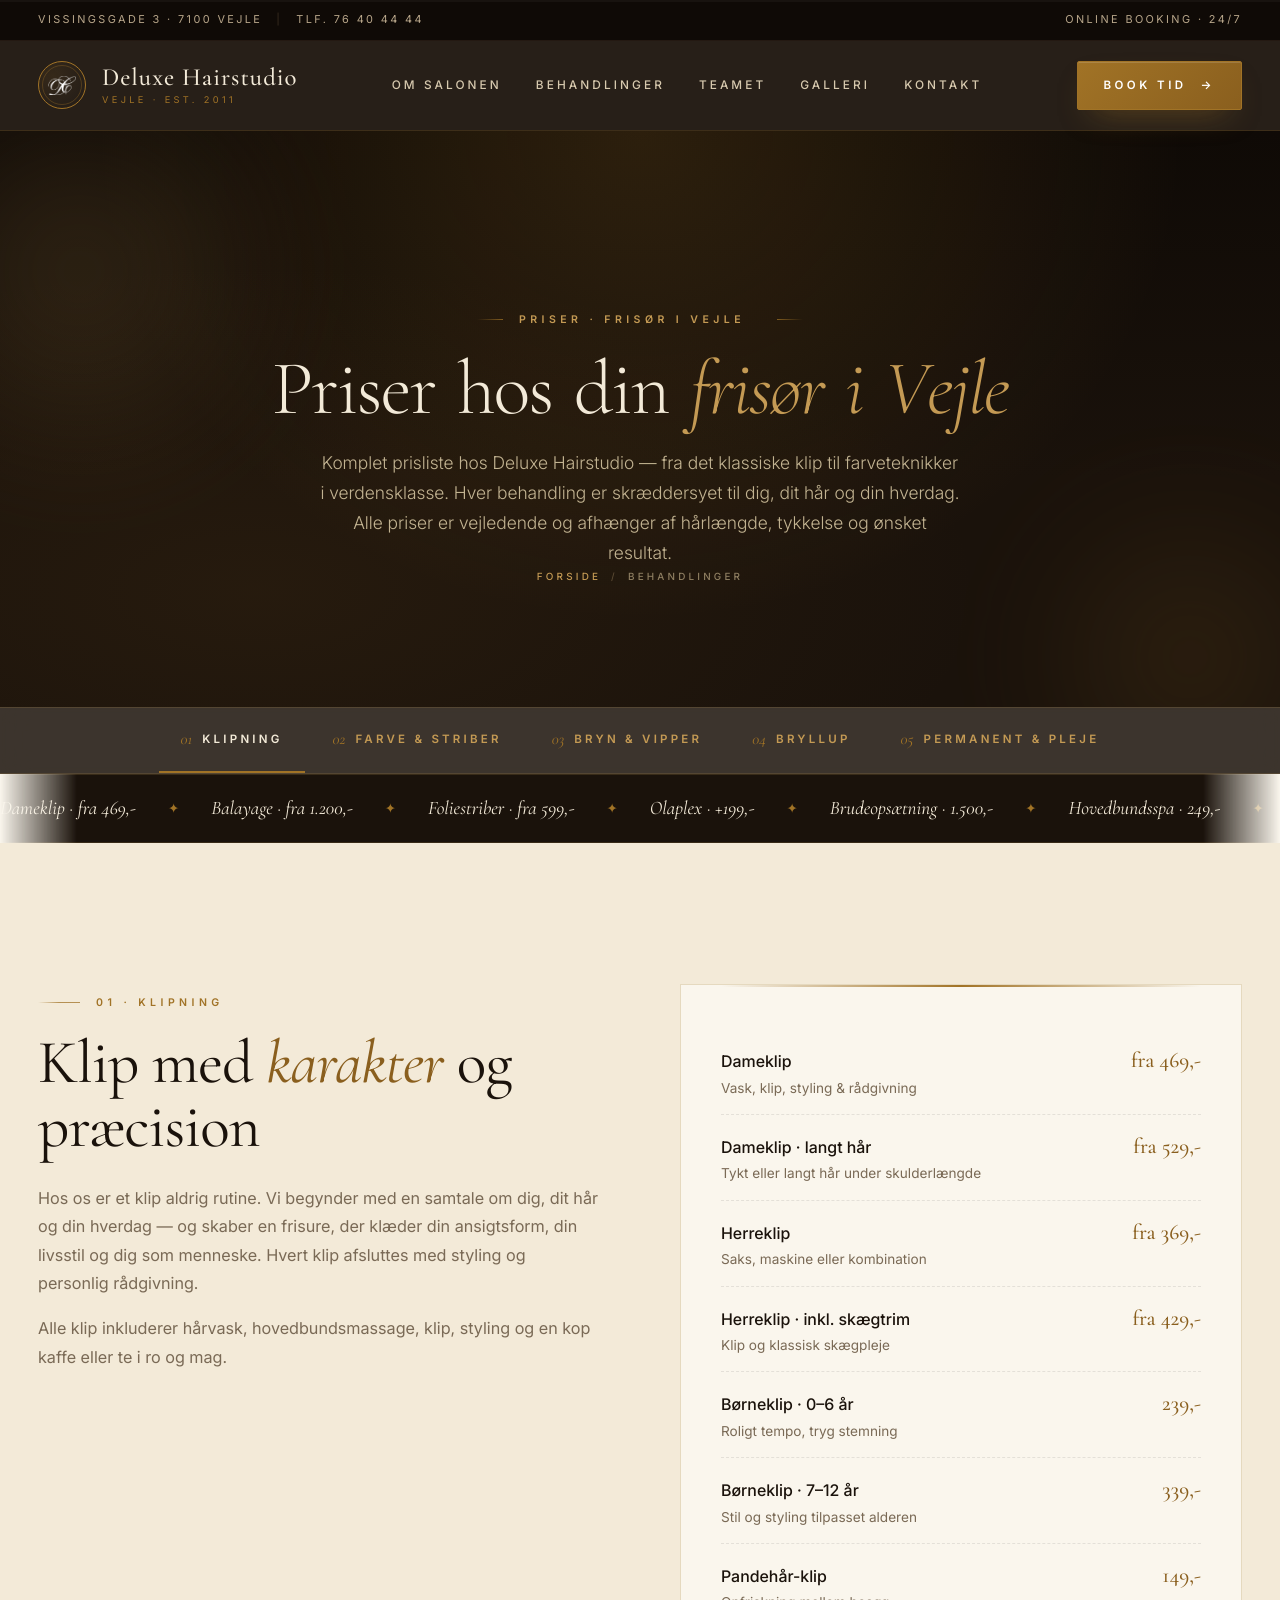
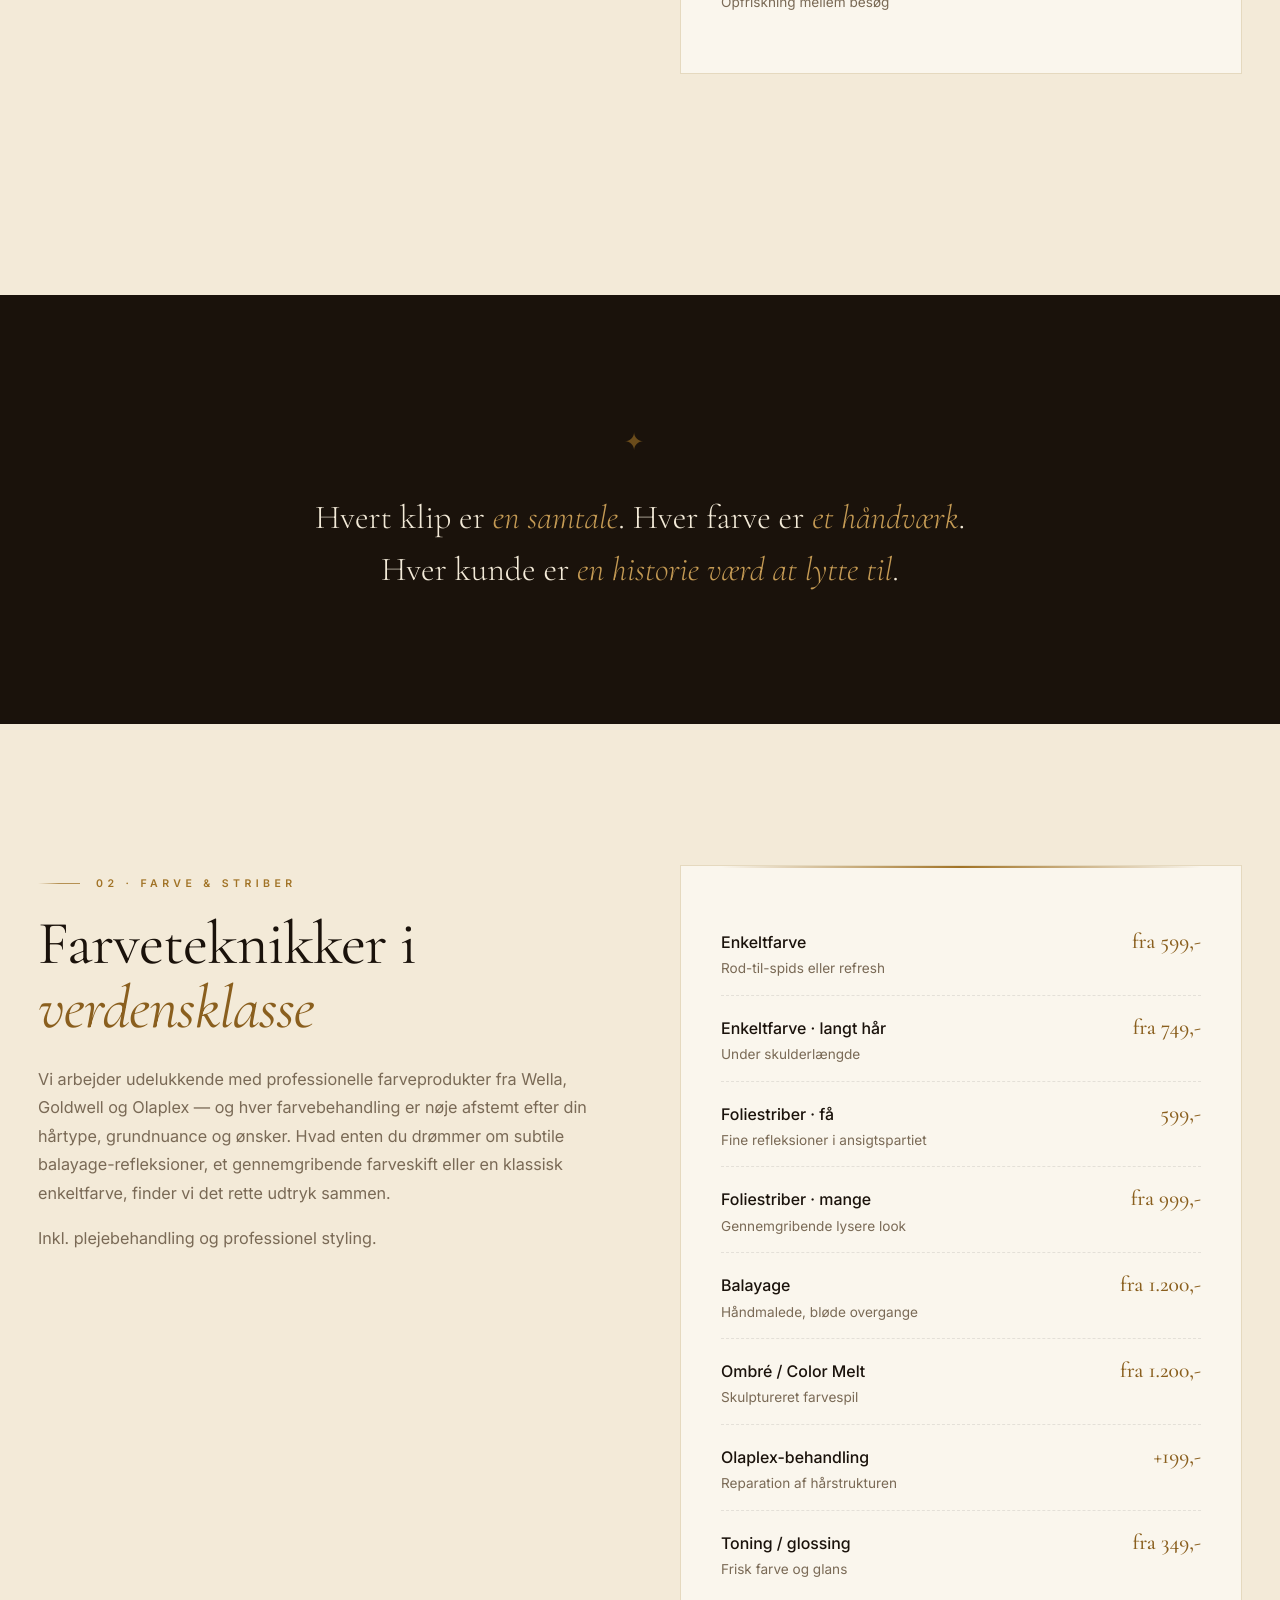
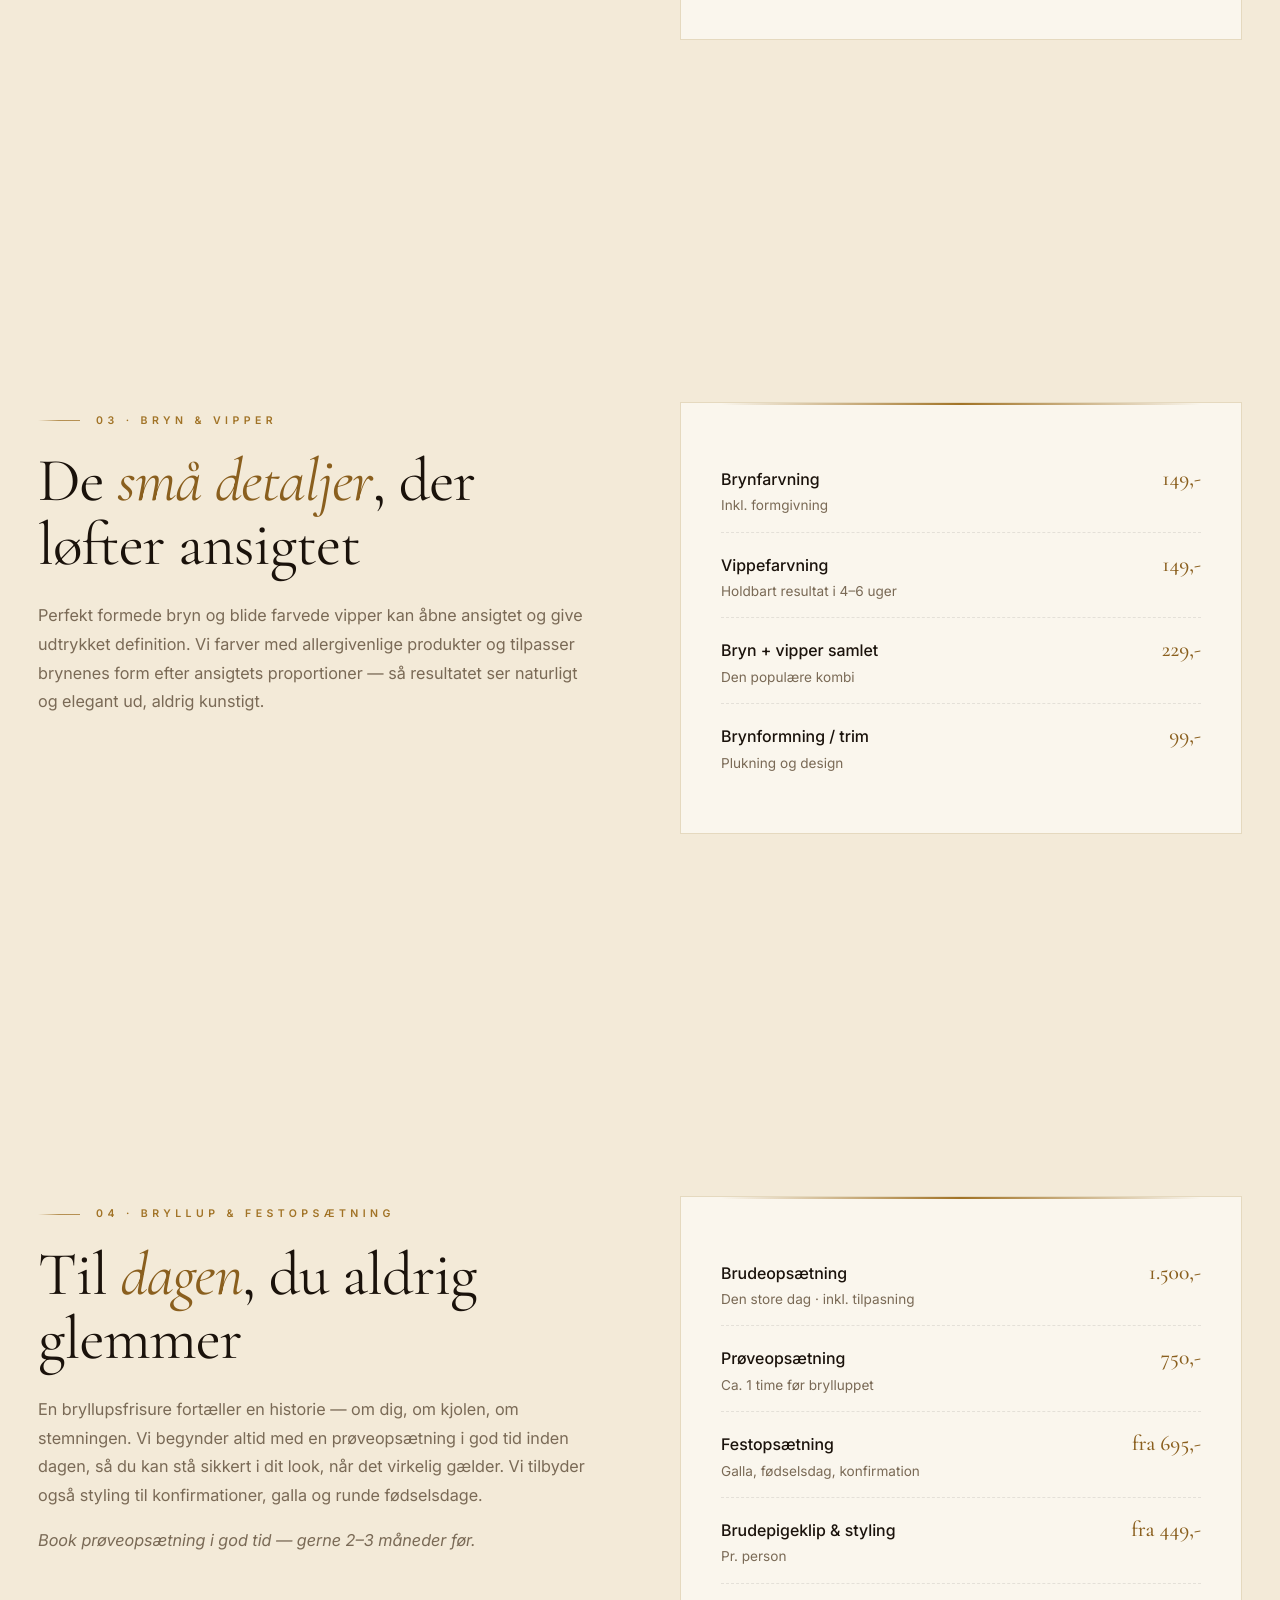
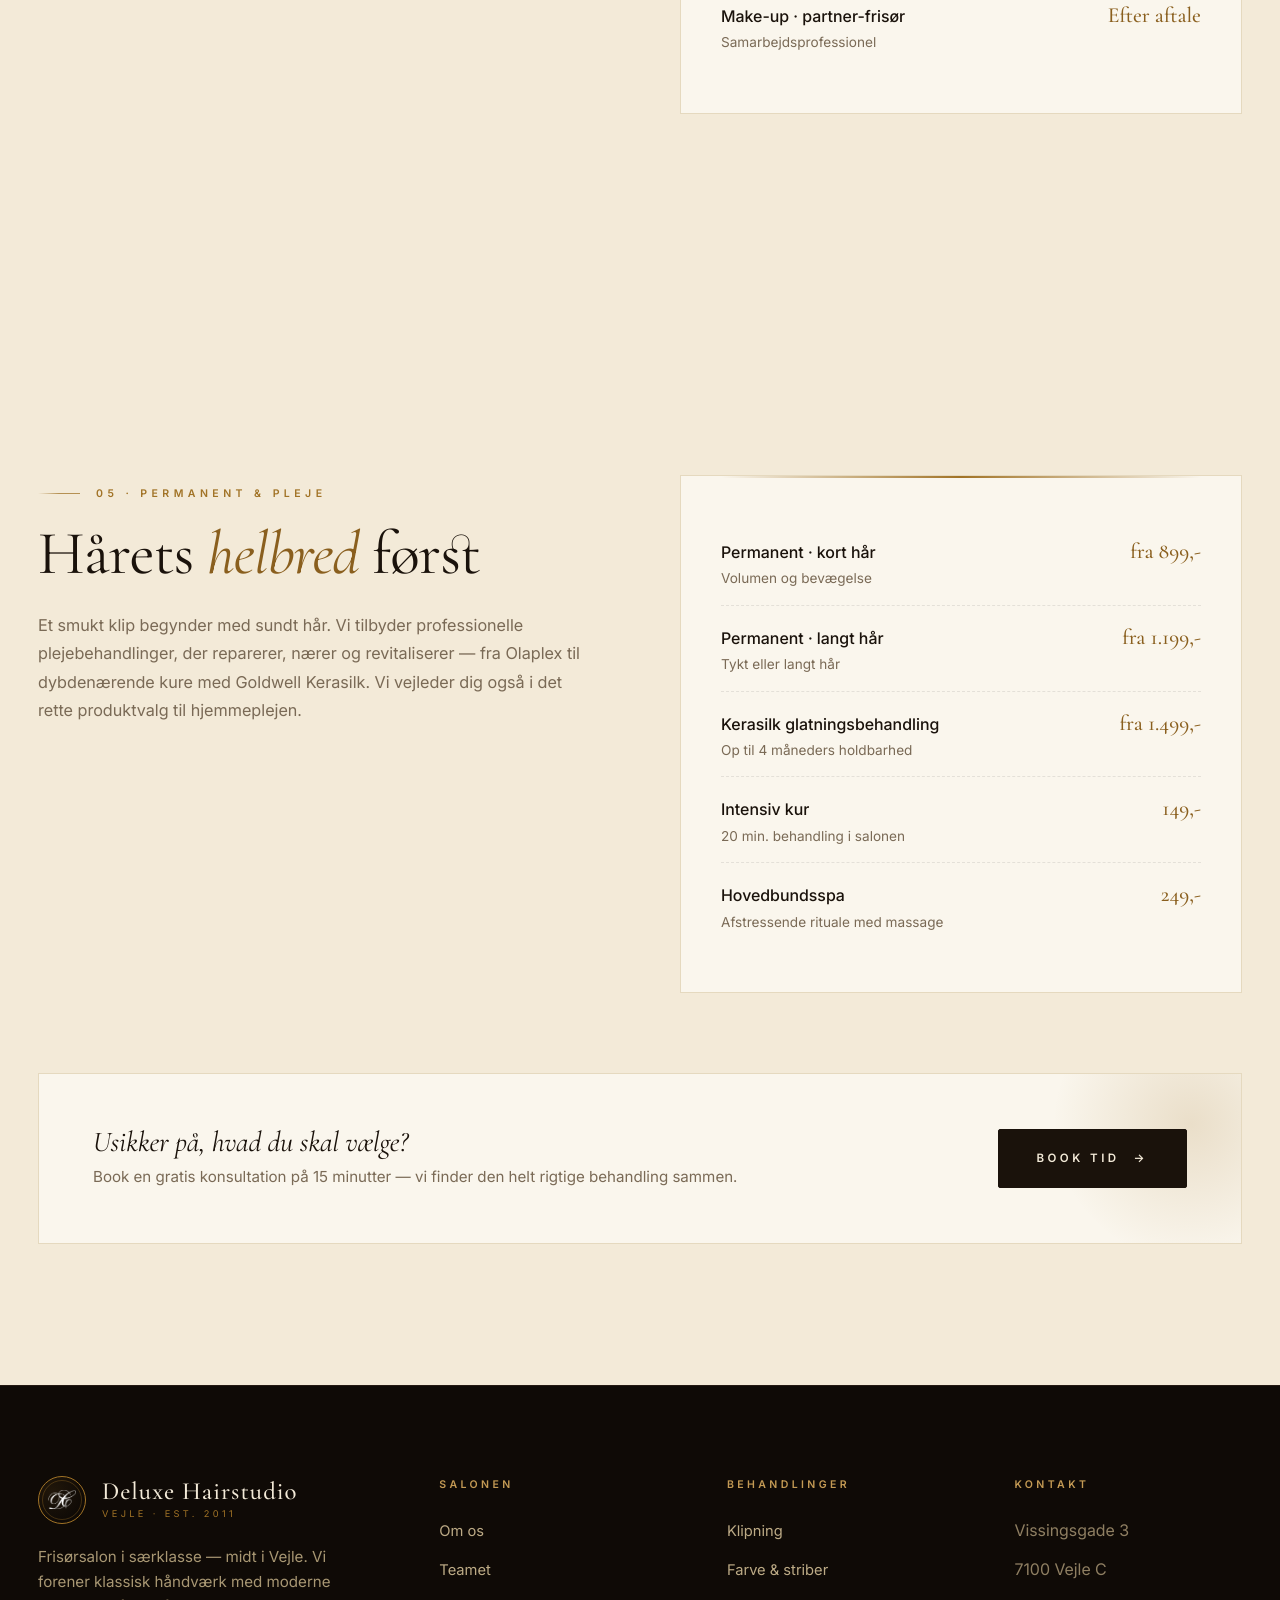
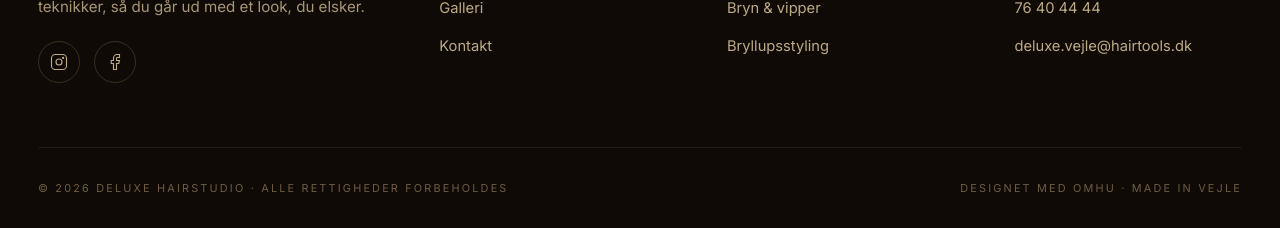
==== commit 3631a589: "Add: salonbilleder + opdater HTML til lokale stier (fix billede-404)" ====
--- a/behandlinger.html
+++ b/behandlinger.html
@@ -22,13 +22,13 @@
 <meta property="og:title" content="Priser hos frisør i Vejle · Deluxe Hairstudio" />
 <meta property="og:description" content="Komplet prisliste — klipning, farve, balayage, bryn og bryllupsstyling i hjertet af Vejle." />
 <meta property="og:url" content="https://deluxehairstudio.dk/behandlinger" />
-<meta property="og:image" content="https://deluxehairstudio.dk/wp-content/uploads/2022/08/Deluxe-1.jpeg" />
+<meta property="og:image" content="Deluxe-1.jpeg" />
 
 <meta name="twitter:card" content="summary_large_image" />
 <meta name="twitter:title" content="Priser hos frisør i Vejle · Deluxe Hairstudio" />
 <meta name="twitter:description" content="Klipning fra 369,-, balayage fra 1.200,-, brudeopsætning 1.500,-." />
 
-<link rel="icon" href="https://deluxehairstudio.dk/wp-content/uploads/2022/08/cropped-monogram.png" />
+<link rel="icon" href="cropped-monogram.png" />
 <link rel="preconnect" href="https://fonts.googleapis.com" />
 <link rel="preconnect" href="https://fonts.gstatic.com" crossorigin />
 <link href="https://fonts.googleapis.com/css2?family=Cormorant+Garamond:ital,wght@0,300;0,400;0,500;0,600;0,700;1,300;1,400;1,500&family=Inter:wght@300;400;500;600;700&display=swap" rel="stylesheet" />
@@ -73,7 +73,7 @@
     <nav class="nav">
       <a class="brand" href="/" aria-label="Deluxe Hairstudio forside">
         <span class="brand-mark">
-          <img src="https://deluxehairstudio.dk/wp-content/uploads/2022/08/cropped-monogram.png" alt="Deluxe Hairstudio monogram"/>
+          <img src="cropped-monogram.png" alt="Deluxe Hairstudio monogram"/>
         </span>
         <span class="brand-text">
           <span class="brand-name">Deluxe Hairstudio</span>
@@ -289,7 +289,7 @@
     <div class="footer-grid">
       <div class="footer-brand">
         <a class="brand" href="/" style="color:var(--cream)">
-          <span class="brand-mark"><img src="https://deluxehairstudio.dk/wp-content/uploads/2022/08/cropped-monogram.png" alt=""/></span>
+          <span class="brand-mark"><img src="cropped-monogram.png" alt=""/></span>
           <span class="brand-text">
             <span class="brand-name">Deluxe Hairstudio</span>
             <span class="brand-tag">Vejle · Est. 2011</span>
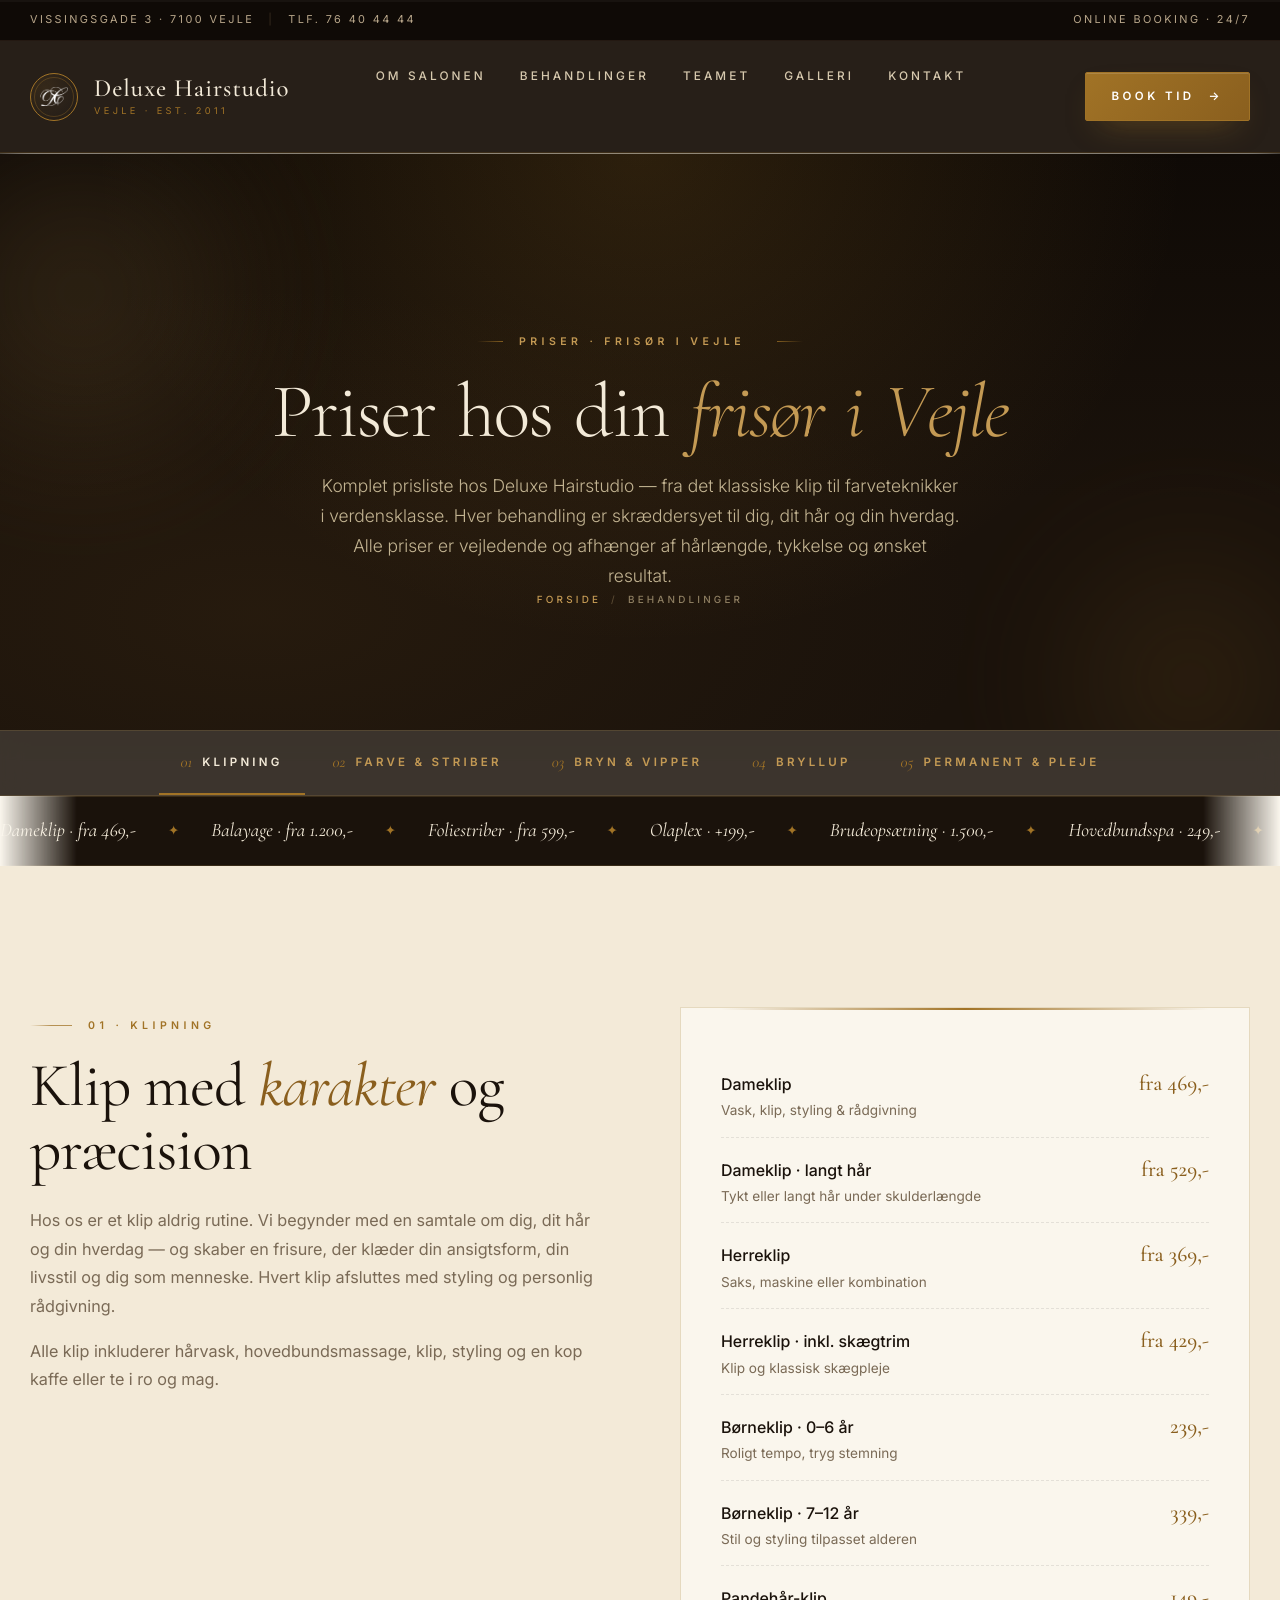
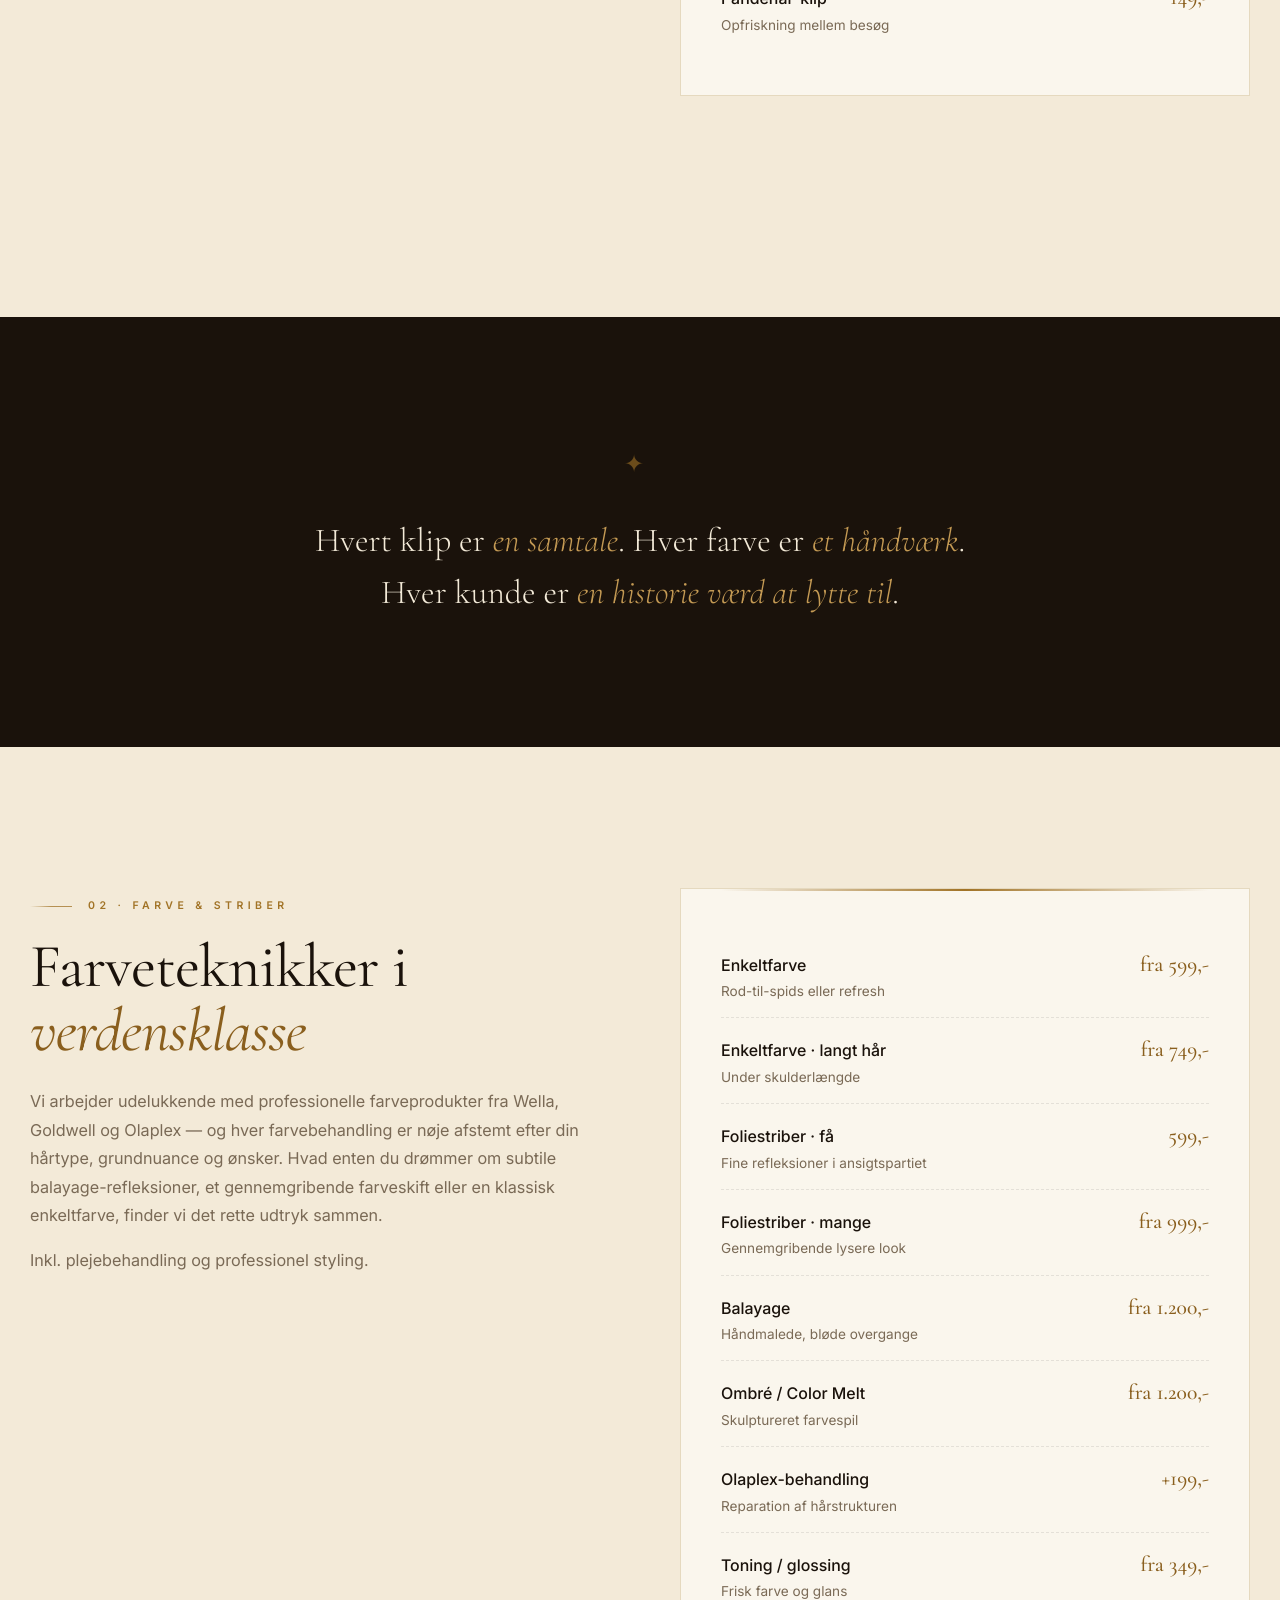
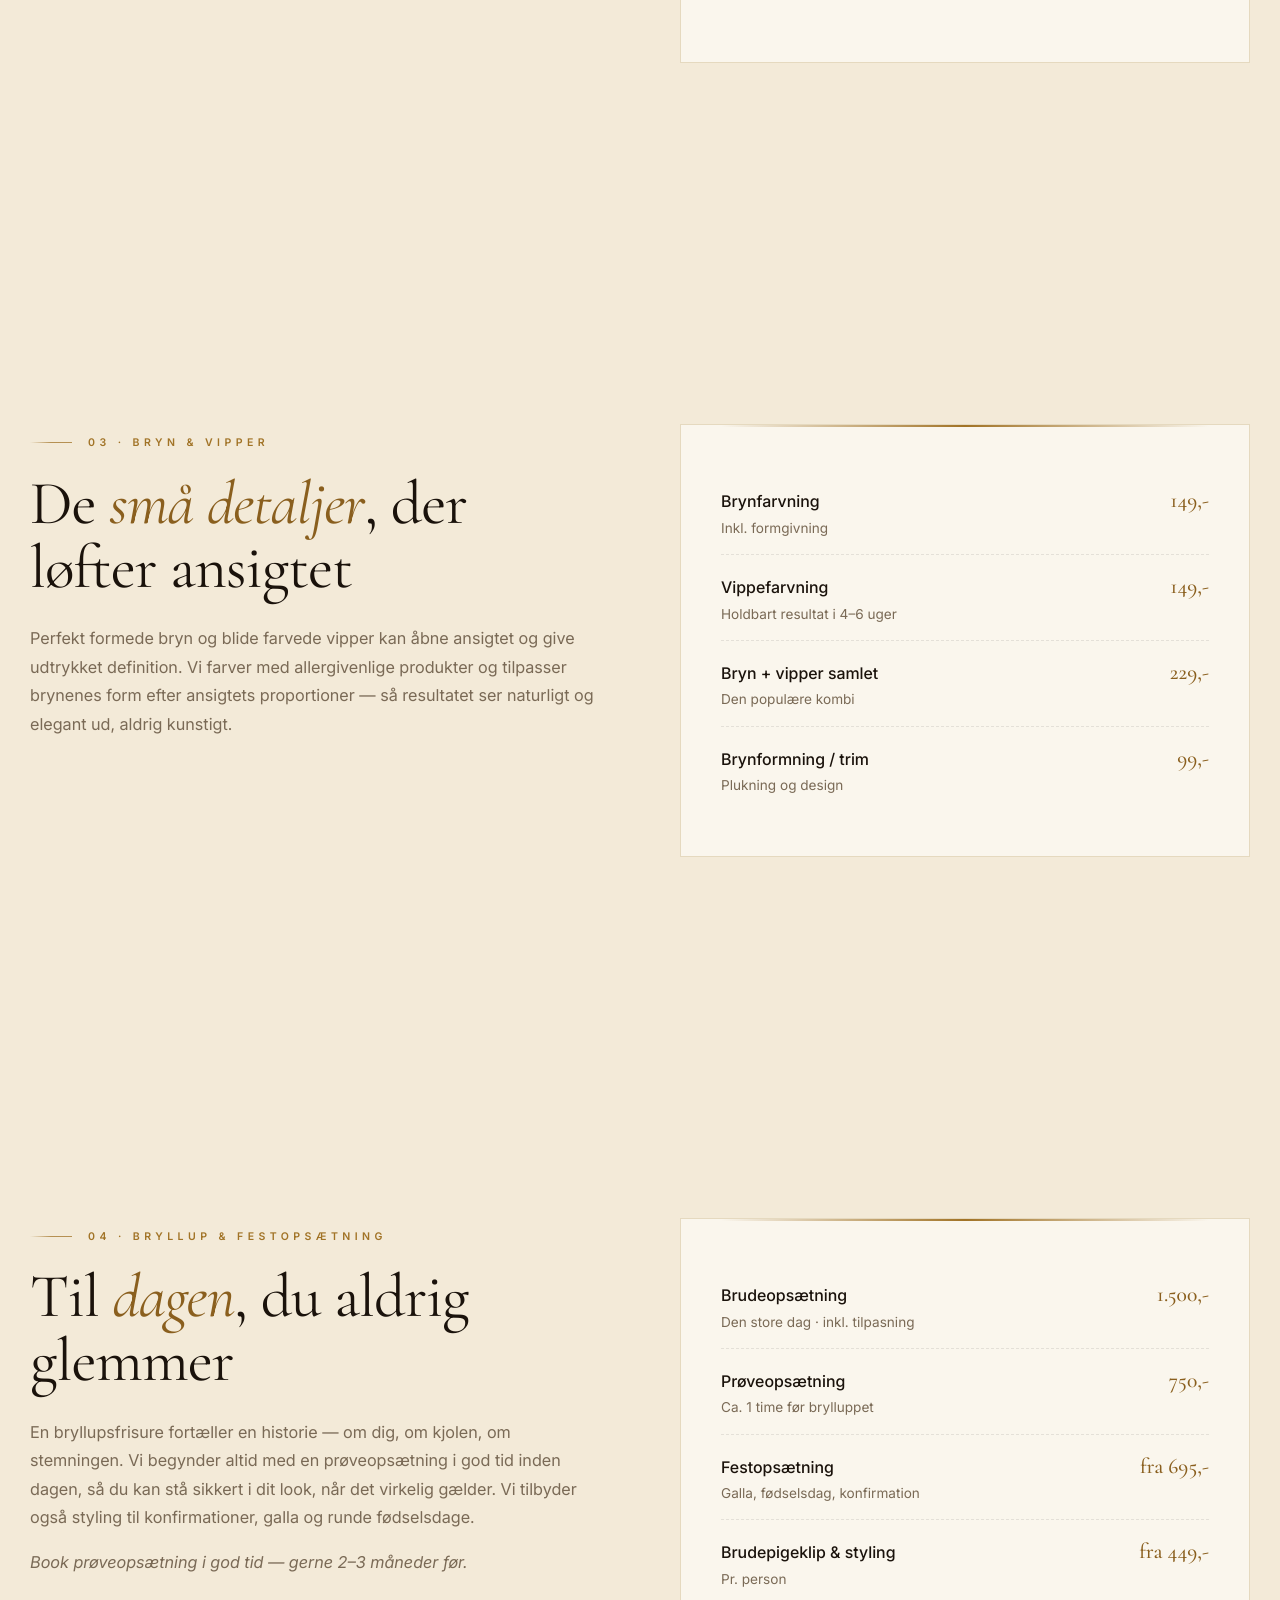
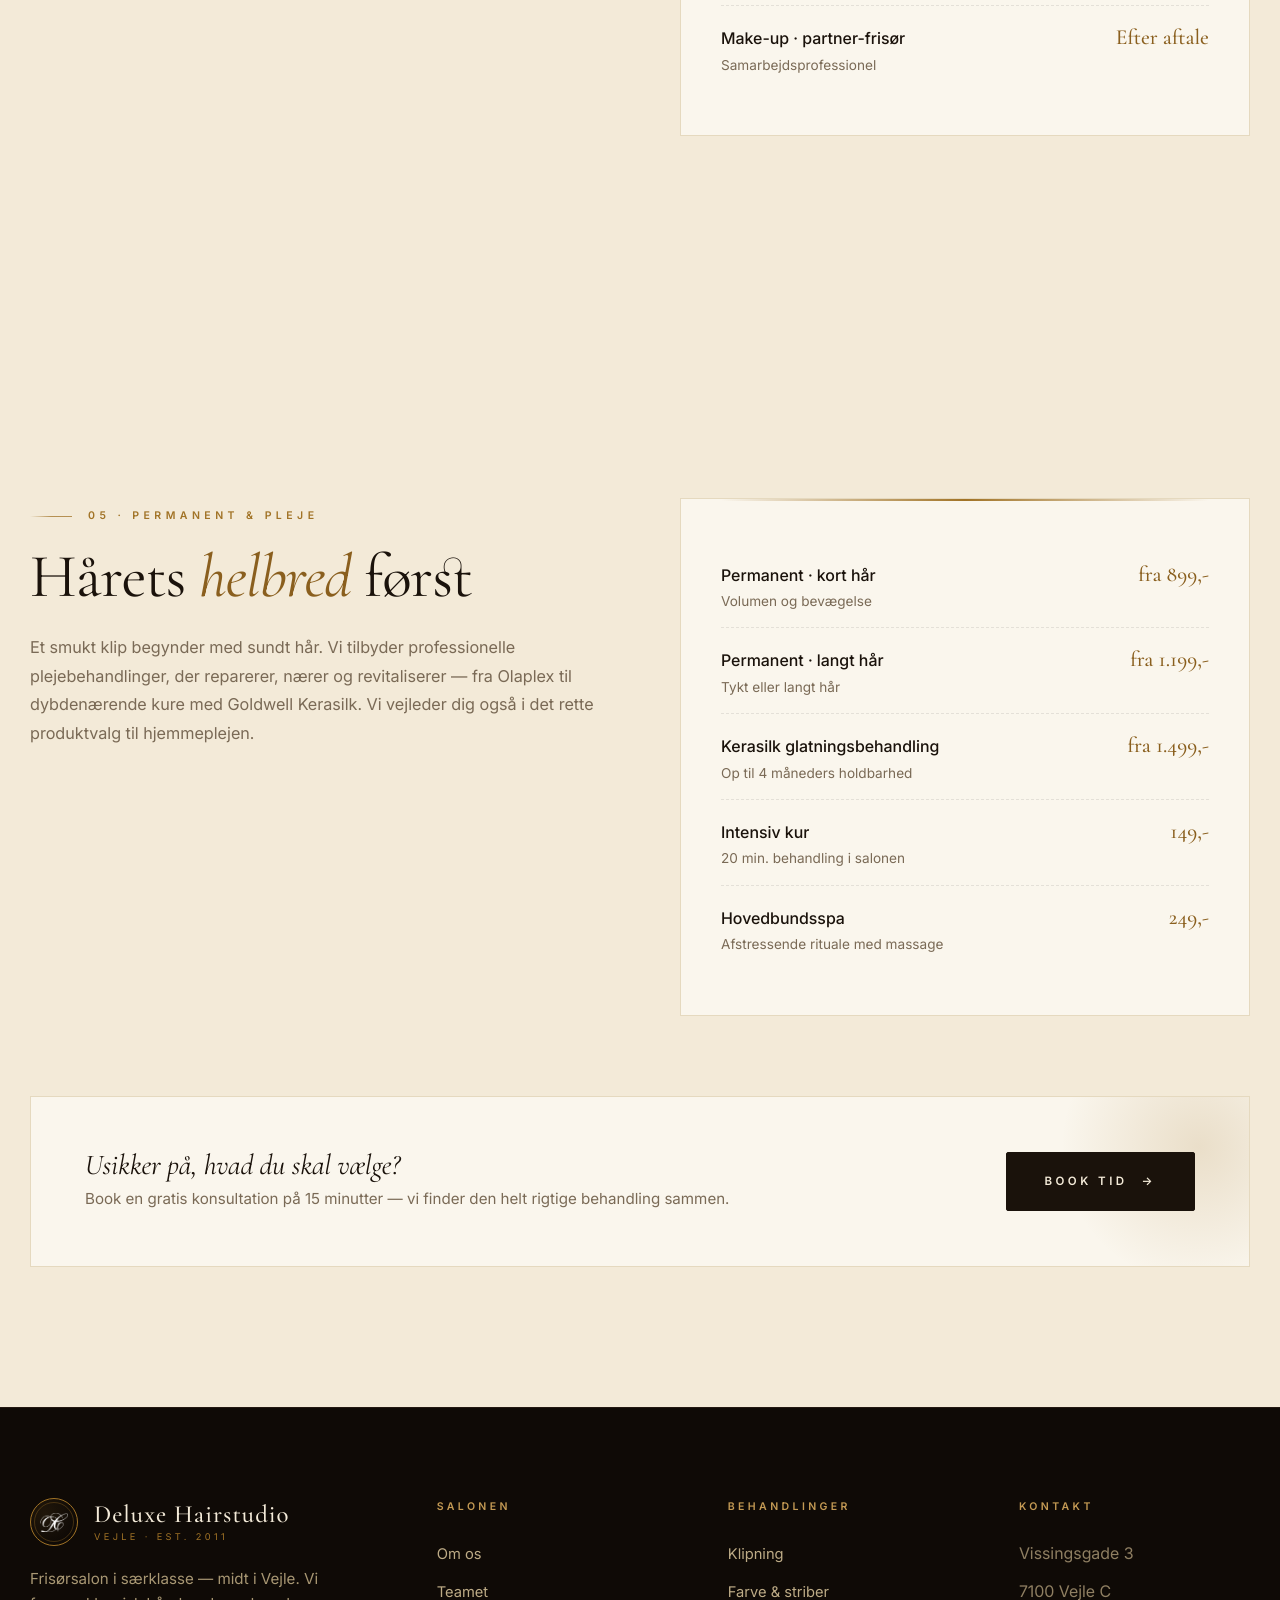
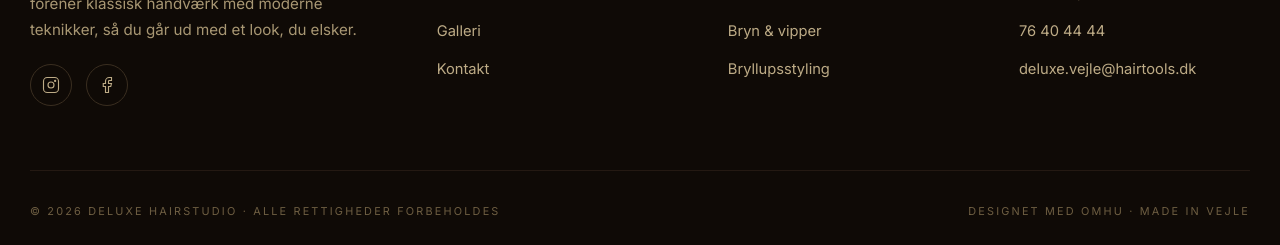
==== commit 2dd86ba3: "Make site fully responsive for iPhone Adds a dedicated mobile layer (<=480px and <=390px) plus iOS s" ====
--- a/behandlinger.html
+++ b/behandlinger.html
@@ -2,7 +2,10 @@
 <html lang="da-DK">
 <head>
 <meta charset="utf-8" />
-<meta name="viewport" content="width=device-width, initial-scale=1.0" />
+<meta name="viewport" content="width=device-width, initial-scale=1.0, viewport-fit=cover" />
+<meta name="apple-mobile-web-app-capable" content="yes" />
+<meta name="apple-mobile-web-app-status-bar-style" content="black-translucent" />
+<meta name="format-detection" content="telephone=no" />
 
 <title>Priser hos frisør i Vejle · Klipning, farve & striber · Deluxe Hairstudio</title>
 <meta name="description" content="Se alle priser hos Deluxe Hairstudio — frisør i Vejle midtby. Dameklip fra 469,-, herreklip fra 369,-, balayage fra 1.200,-, brudeopsætning 1.500,-. Book online 24/7." />
--- a/deluxe.css
+++ b/deluxe.css
@@ -1266,3 +1266,262 @@
   .reviews-track,.ticker-track,.hero-orb,.scroll-progress span{animation:none !important}
   .gold-cursor,.gold-cursor-dot{display:none}
 }
+
+/* ============================================================
+   iPHONE / SMALL-PHONE RESPONSIVE LAYER  (≤480px and ≤390px)
+   Refined fits for iPhone SE, 12/13/14/15, 14/15 Pro Max
+   ============================================================ */
+
+/* Universal small-phone tuning — applies up to 480px */
+@media (max-width:480px){
+
+  /* Global rhythm */
+  html{ -webkit-text-size-adjust:100%; }
+  body{ font-size:15.5px; line-height:1.6; overflow-x:hidden; }
+  .container{ padding:0 20px; }
+  .section{ padding:64px 0; }
+
+  /* Typography — tighten to fit narrow screens */
+  h1{ font-size:clamp(2.4rem,10vw,3.4rem); letter-spacing:-.018em; }
+  h2{ font-size:clamp(1.9rem,7.4vw,2.6rem); }
+  h3{ font-size:1.35rem; }
+  p{ font-size:1rem; line-height:1.65; }
+
+  /* Buttons — comfortable thumb targets, never overflow */
+  .btn{ padding:16px 24px; font-size:.7rem; letter-spacing:.22em; gap:10px; width:100%; justify-content:center; }
+  .nav-cta .btn{ padding:12px 18px; width:auto; }
+  .hero-actions{ gap:10px; margin-top:32px; flex-direction:column; align-items:stretch; }
+  .hero-actions .btn{ width:100%; }
+
+  /* Top bar */
+  .topbar{ font-size:.6rem; letter-spacing:.18em; padding:9px 0; }
+  .topbar-inner{ justify-content:center; gap:10px; flex-wrap:wrap; }
+  .topbar .pipe{ display:none; }
+
+  /* Header & burger */
+  .nav{ padding:14px 0; gap:12px; }
+  .brand-mark{ width:40px; height:40px; }
+  .brand-mark img{ width:22px; height:22px; }
+  .brand-name{ font-size:1.25rem; }
+  .brand-tag{ font-size:.5rem; letter-spacing:.28em; margin-top:3px; }
+  .menu-toggle{ width:40px; height:40px; }
+  .nav-links{ width:min(320px,86vw); padding:80px 32px 40px; gap:24px; }
+  .nav-links a{ font-size:.95rem; letter-spacing:.22em; }
+
+  /* HERO — keep meta bar from colliding with copy */
+  .hero{ min-height:auto; padding:0; align-items:stretch; flex-direction:column; }
+  .hero-inner{ padding:120px 0 50px; max-width:100%; width:100%; }
+  .hero .container{ position:relative; z-index:2; }
+  .hero h1{ word-break:keep-all; overflow-wrap:break-word; hyphens:auto; }
+  .hero h1{ margin-top:18px; }
+  .hero p.lead{ font-size:1rem; margin-top:20px; }
+  .hero-meta{
+    position:static; padding:22px 20px 28px;
+    flex-direction:column; align-items:flex-start; gap:14px;
+    border-top:1px solid rgba(161,115,38,.28);
+    background:rgba(15,10,6,.6); margin:0;
+  }
+  .hero-meta-list{ gap:18px 26px; }
+  .hero-meta .item{ font-size:.6rem; letter-spacing:.22em; }
+  .hero-meta .item strong{ font-size:1rem; }
+  .sound-toggle{ right:14px; top:14px; width:38px; height:38px; }
+
+  /* INTRO */
+  .intro{ gap:36px; }
+  .intro-image{ aspect-ratio:4/5; max-width:340px; margin:0 auto; }
+  .intro-image::before{ inset:-8px; }
+  .intro-image::after{ inset:10px; }
+  .intro-stats{ grid-template-columns:repeat(3,1fr); gap:14px; margin-top:36px; padding-top:24px; }
+  .intro-stat .num{ font-size:2.2rem; }
+  .intro-stat .label{ font-size:.55rem; letter-spacing:.22em; margin-top:6px; }
+  .intro-text .signature{ font-size:1.25rem; margin-top:22px; }
+
+  /* VALUES */
+  .values{ margin-top:42px; gap:14px; }
+  .value{ padding:32px 22px; }
+
+  /* SECTION HEAD */
+  .section-head{ margin-bottom:48px; }
+  .section-head p{ font-size:.98rem; }
+  .eyebrow{ font-size:.6rem; letter-spacing:.32em; gap:12px; }
+  .eyebrow::before,.eyebrow.center::before,.eyebrow.center::after{ width:22px; }
+
+  /* SERVICES */
+  .services{ gap:18px; }
+  .service-card{ padding:32px 22px 28px; }
+  .service-card h3{ margin-bottom:20px; padding-bottom:18px; font-size:1.35rem; }
+  .service-list li{ flex-direction:column; gap:6px; padding:14px 0; }
+  .service-list .price{ font-size:1.2rem; align-self:flex-end; }
+  .services-foot{ margin-top:48px; padding-top:32px; }
+  .services-foot p{ font-size:.9rem; margin-bottom:22px; }
+
+  /* TEAM */
+  .team{ gap:48px; }
+  .member-photo{ width:170px; height:215px; border-radius:85px 85px 6px 6px; margin-bottom:24px; }
+  .member-photo::before{ inset:-10px; border-radius:96px 96px 8px 8px; }
+  .member h3{ font-size:1.4rem; }
+  .member .role{ font-size:.58rem; letter-spacing:.3em; margin-bottom:14px; }
+  .member p{ font-size:.95rem; }
+
+  /* GALLERY (home) — go 2-cell tile, smaller rows */
+  .gallery{ grid-auto-rows:120px; gap:10px; }
+
+  /* FULL GALLERY */
+  .full-gallery{ grid-template-columns:repeat(2,1fr); gap:10px; }
+  .full-gallery .gallery-item,
+  .full-gallery .gallery-item:nth-child(3n),
+  .full-gallery .gallery-item:nth-child(5n){ aspect-ratio:3/4; }
+  .gallery-filters{ gap:6px; margin-bottom:36px; }
+  .gallery-filter{ padding:9px 16px; font-size:.6rem; letter-spacing:.22em; }
+
+  /* TESTIMONIALS */
+  .testimonial{ padding:0 6px; }
+  .testimonial .quote-mark{ font-size:5rem; }
+  .testimonial blockquote{ font-size:1.2rem; line-height:1.55; }
+  .testimonial-dots{ margin-top:32px; }
+
+  /* INFO (HOURS + CONTACT) */
+  .info-col{ padding:36px 22px; }
+  .info-col h3{ font-size:1.55rem; margin-bottom:22px; gap:10px; }
+  .info-col h3::before{ width:24px; }
+  .hours-list li{ font-size:.95rem; padding:11px 0; }
+  .hours-list .time,.hours-list .closed{ font-size:1.1rem; }
+  .contact-block{ margin-bottom:24px; }
+  .contact-block a,.contact-block address{ font-size:1.2rem; }
+  .info-cta{ margin-top:28px; padding-top:22px; }
+  .info-cta .btn{ width:100%; }
+
+  /* BOOK BANNER */
+  .book-banner{ padding:90px 0; }
+  .book-banner h2{ font-size:clamp(1.9rem,7vw,2.6rem); }
+  .book-banner p{ font-size:1rem; margin-bottom:32px; }
+  .book-banner .btn-primary{ padding:18px 28px; width:auto; max-width:100%; }
+  .book-banner .monogram{ font-size:16rem; }
+
+  /* FOOTER */
+  .site-footer{ padding:64px 0 24px; }
+  .footer-grid{ gap:34px; margin-bottom:44px; }
+  .footer-brand p{ font-size:.9rem; max-width:100%; }
+  .footer-col h5{ margin-bottom:16px; }
+  .footer-col li{ margin-bottom:10px; }
+  .footer-col a{ font-size:.9rem; }
+  .footer-bottom{ flex-direction:column; align-items:flex-start; gap:10px; font-size:.62rem; letter-spacing:.16em; }
+
+  /* PAGE HERO (sub-pages) */
+  .page-hero{ padding:120px 0 64px; }
+  .page-hero h1{ font-size:clamp(2.2rem,9vw,3.2rem); }
+  .page-hero p.lead{ font-size:1rem; }
+  .page-hero .crumbs{ font-size:.56rem; letter-spacing:.26em; margin-bottom:22px; flex-wrap:wrap; }
+
+  /* PROFILE (stylist pages) */
+  .profile{ gap:36px; }
+  .profile-image{ max-width:340px; margin:0 auto; }
+  .profile-image::before{ inset:-8px; }
+  .profile-image::after{ inset:12px; }
+  .profile-meta{ grid-template-columns:1fr 1fr; gap:18px; margin-top:30px; padding-top:24px; }
+  .profile-meta .item .val{ font-size:1.15rem; }
+  .profile-specialities li{ font-size:.95rem; padding:12px 0; gap:10px; }
+
+  /* PRICE SECTIONS (behandlinger) */
+  .price-section{ gap:28px; margin-bottom:48px; }
+  .price-section .price-list{ padding:30px 22px; }
+  .price-section .price-list::before{ left:22px; right:22px; }
+  .price-section .price-list li{ flex-direction:column; gap:6px; }
+  .price-section .price-list .price{ align-self:flex-end; font-size:1.2rem; }
+
+  /* CTA mini & insta-banner */
+  .cta-mini{ padding:34px 24px; gap:22px; }
+  .cta-mini h3{ font-size:1.45rem; }
+  .cta-mini p{ font-size:.9rem; }
+  .cta-mini .btn{ width:100%; }
+  .insta-banner{ padding:32px 24px; gap:22px; }
+  .insta-banner h3{ font-size:1.4rem; }
+  .insta-banner p{ font-size:.92rem; }
+  .insta-banner .btn{ width:100%; }
+
+  /* EDITORIAL */
+  .editorial-full{ min-height:280px; aspect-ratio:4/3; }
+  .editorial-full .caption{ left:22px; right:22px; bottom:24px; }
+  .editorial-full .caption h3{ font-size:1.5rem; }
+  .editorial-split{ gap:10px; }
+  .editorial-quote{ padding:80px 0; }
+  .editorial-quote .quote-mono{ font-size:80px; margin-bottom:-10px; }
+  .editorial-quote blockquote{ font-size:1.3rem; line-height:1.4; }
+
+  /* TYPO BREAK */
+  .typo-break{ padding:64px 0; }
+  .typo-break .typo-break-line{ font-size:1.2rem; line-height:1.5; }
+
+  /* GOOGLE BADGE + REVIEW MARQUEE */
+  .google-badge{ padding:18px 20px; margin-bottom:34px; gap:14px; }
+  .google-badge .g-rating{ font-size:1.65rem; }
+  .google-badge .g-meta{ font-size:.74rem; }
+  .review-card{ flex-basis:260px; padding:22px 20px; }
+  .review-card blockquote{ font-size:.96rem; line-height:1.6; }
+
+  /* STICKY CAT-NAV (price page) */
+  .cat-nav{ top:58px; }
+  .cat-nav ul{ gap:2px; justify-content:flex-start; overflow-x:auto; flex-wrap:nowrap; -webkit-overflow-scrolling:touch; padding:0 12px; }
+  .cat-nav ul::-webkit-scrollbar{ display:none; }
+  .cat-nav li{ flex-shrink:0; }
+  .cat-nav a{ padding:12px 12px; font-size:.6rem; letter-spacing:.18em; white-space:nowrap; }
+  .cat-nav .num{ font-size:.88rem; }
+
+  /* PRICE TICKER */
+  .price-ticker{ padding:14px 0; }
+  .ticker-track{ font-size:1.05rem; gap:22px; }
+
+  /* LIGHTBOX */
+  .lightbox{ padding:14px; }
+  .lightbox-close{ width:42px; height:42px; top:14px; right:14px; }
+
+  /* HERO ORBS */
+  .hero-orb-a{ width:340px; height:340px; left:-120px; top:-80px; }
+  .hero-orb-b{ width:280px; height:280px; right:-80px; bottom:-100px; }
+
+  /* DIVIDER */
+  .divider-ornament{ gap:14px; font-size:.75rem; }
+  .divider-ornament::before,.divider-ornament::after{ flex:0 0 38px; }
+}
+
+/* iPhone SE / mini-class tuning (≤390px) */
+@media (max-width:390px){
+  .container{ padding:0 16px; }
+  h1{ font-size:clamp(2.15rem,10.4vw,2.9rem); }
+  .topbar{ font-size:.55rem; letter-spacing:.14em; }
+  .brand-name{ font-size:1.15rem; }
+  .nav{ padding:12px 0; }
+  .hero-inner{ padding:104px 0 50px; }
+  .hero-meta{ padding:18px 16px 22px; }
+  .hero-meta-list{ gap:14px 22px; }
+  .intro-stat .num{ font-size:1.9rem; }
+  .service-card{ padding:28px 18px 24px; }
+  .info-col{ padding:30px 18px; }
+  .price-section .price-list{ padding:26px 18px; }
+  .footer-grid{ gap:28px; }
+  .review-card{ flex-basis:240px; }
+  .gallery{ grid-auto-rows:100px; }
+  .gallery-filter{ padding:8px 12px; font-size:.56rem; letter-spacing:.18em; }
+}
+
+/* iOS safe-area support (notch & home indicator) */
+@supports (padding:max(0px)) {
+  .topbar{ padding-left:max(0px, env(safe-area-inset-left)); padding-right:max(0px, env(safe-area-inset-right)); }
+  .container{ padding-left:max(20px, env(safe-area-inset-left)); padding-right:max(20px, env(safe-area-inset-right)); }
+  .hero-meta{ padding-bottom:max(28px, env(safe-area-inset-bottom)); }
+  .nav-links{ padding-bottom:max(40px, env(safe-area-inset-bottom)); padding-right:max(32px, env(safe-area-inset-right)); }
+  .site-footer{ padding-bottom:max(24px, env(safe-area-inset-bottom)); }
+}
+
+/* iOS sticky-hover quirk fix — neutralise hover transforms on touch */
+@media (hover:none){
+  .service-card:hover,
+  .value:hover,
+  .member:hover .member-photo,
+  .review-card:hover,
+  .gallery-item:hover img,
+  .intro-image:hover img{
+    transform:none !important;
+    box-shadow:initial;
+  }
+}
